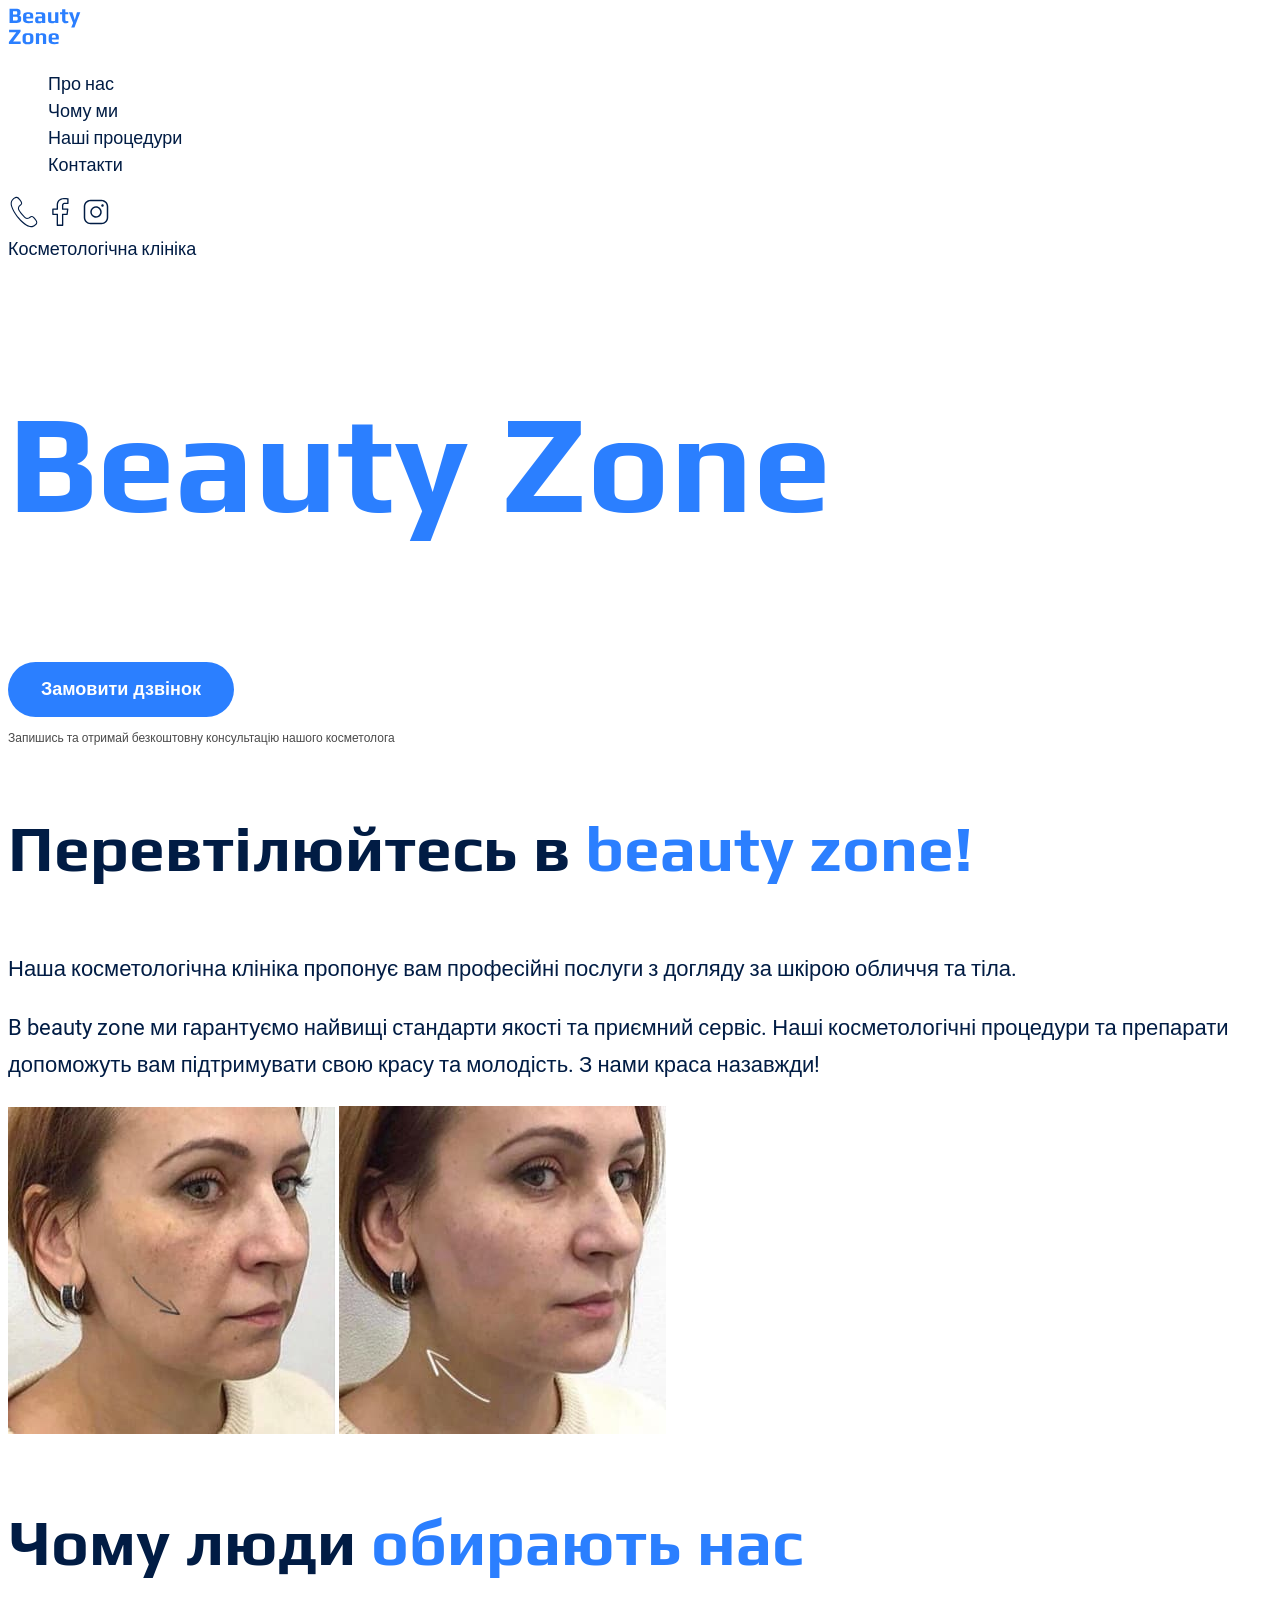
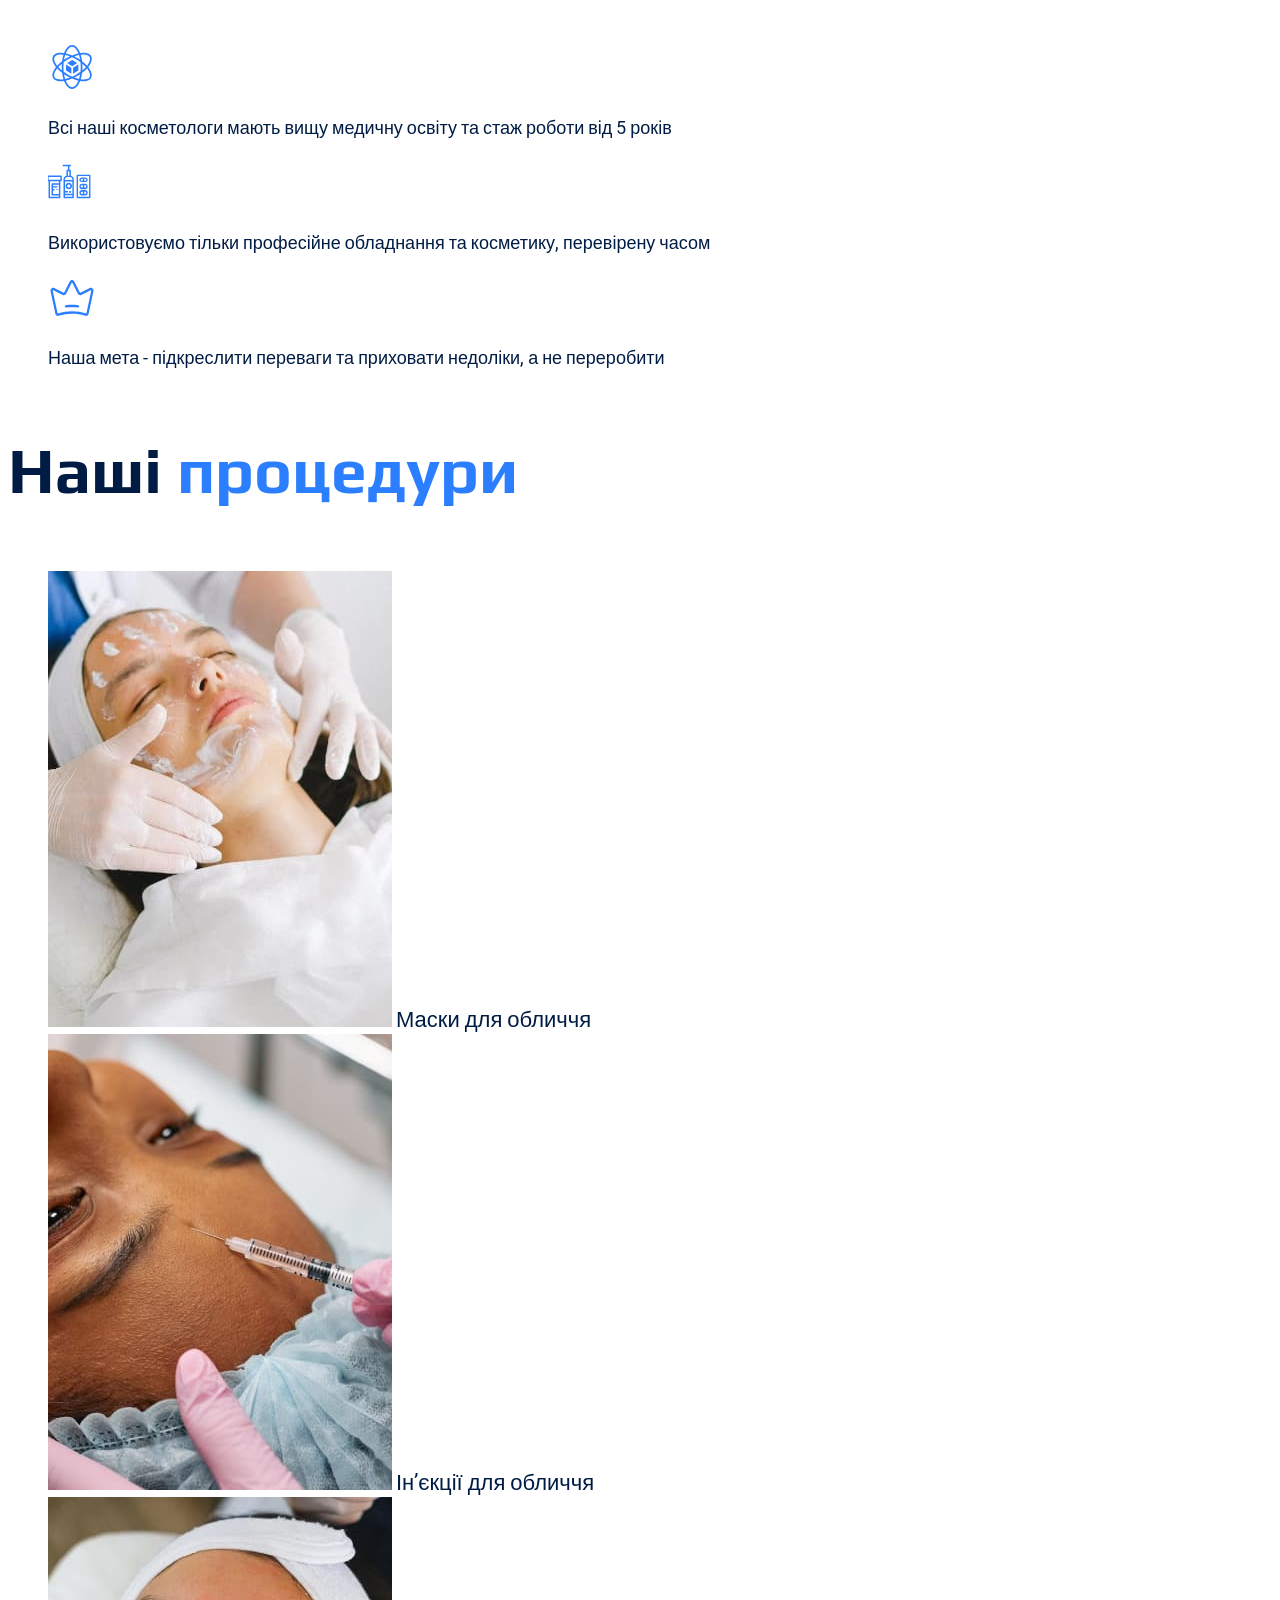
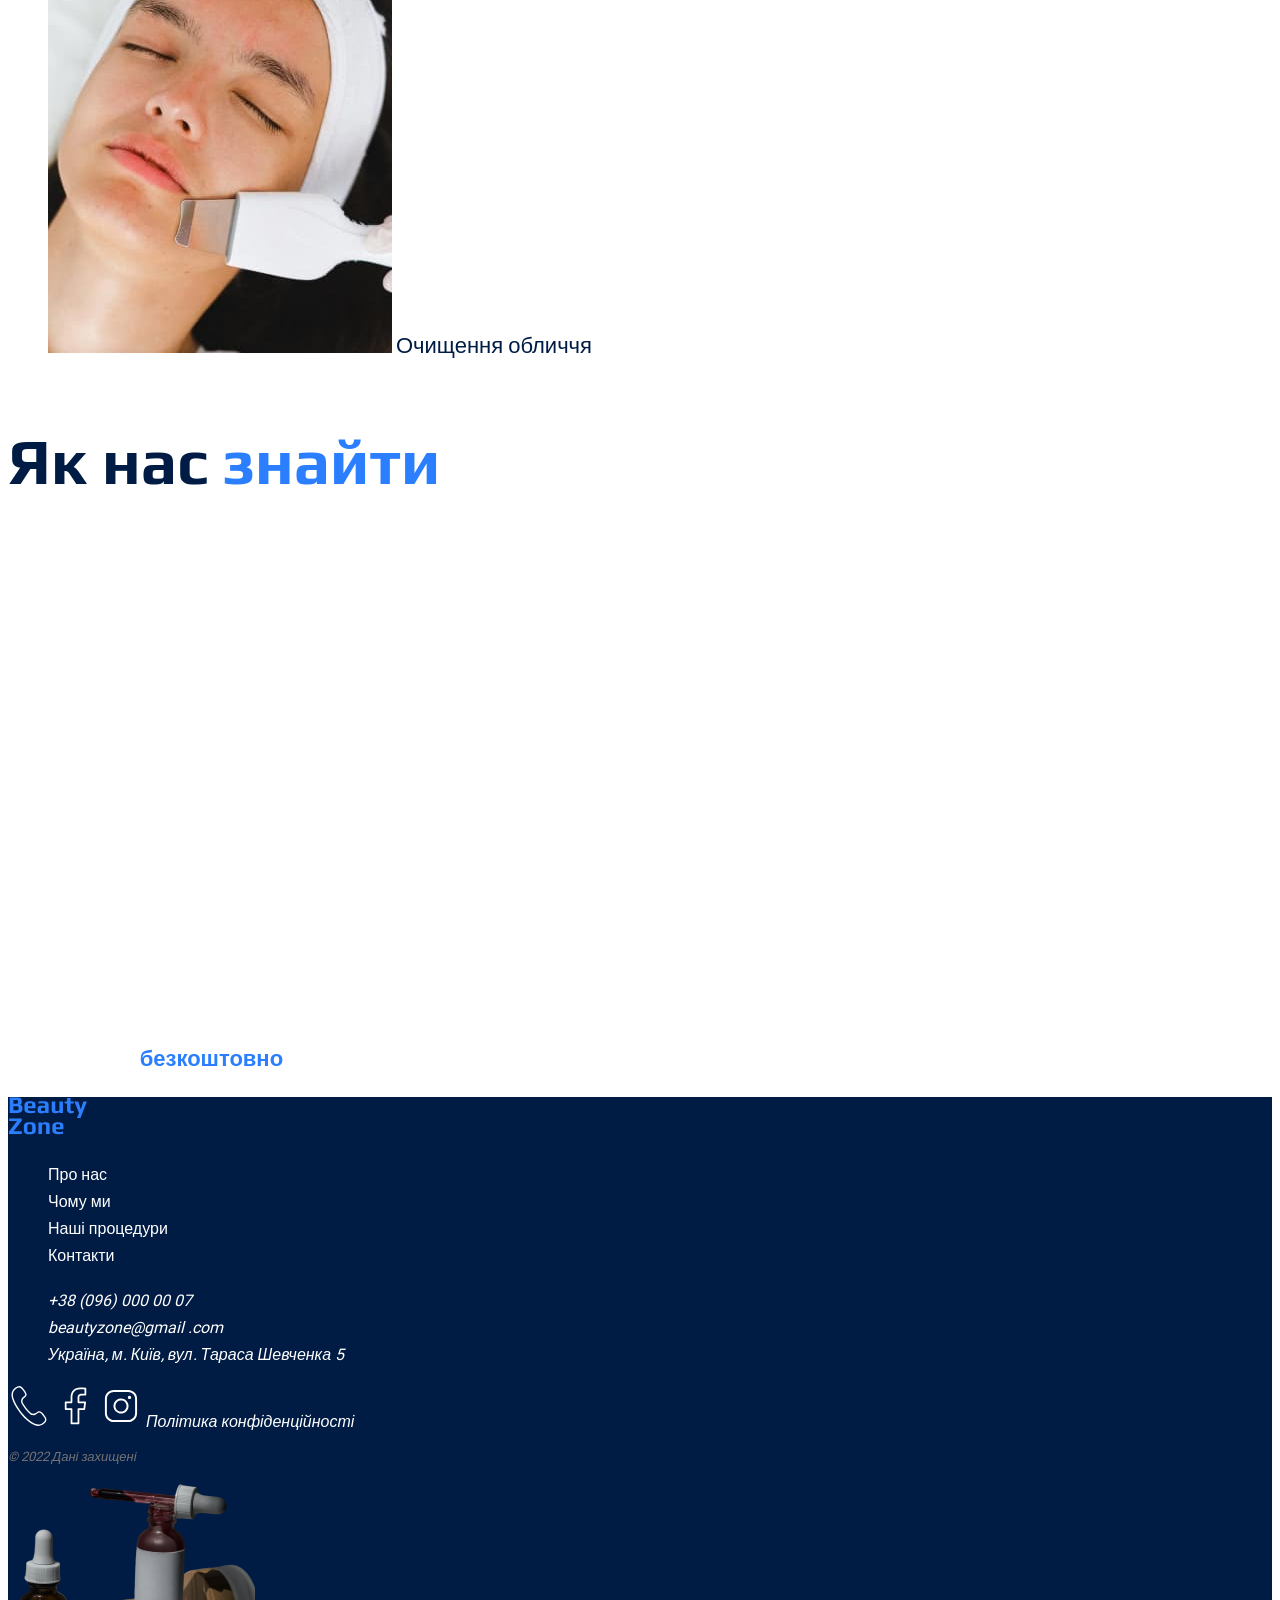
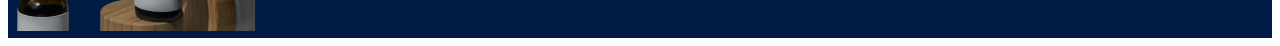
==== genius-homework-2/index.html @ fa57de1f "Reinit project - Reorganizeted structure project" ====
<!doctype html>
<html lang='uk'>
<head>
    <meta charset='UTF-8'>
    <meta
        name='viewport'
        content='width=device-width, user-scalable=no, initial-scale=1.0, maximum-scale=1.0, minimum-scale=1.0'>
    <meta http-equiv='X-UA-Compatible' content='ie=edge'>
    <title>Beauty Zone</title>
    <link rel='stylesheet' href='./css/styles.css'>
</head>
<body>
<header class='header'>
    <nav>
        <a href='index.html'>
            <img src='./images/logo.svg' alt='Logo Beauty Zone'>
        </a>
        <ul class='header-links'>
            <li>
                <a class='header-link' href='#about-us'>Про нас</a>
            </li>
            <li>
                <a class='header-link' href='#why-us'>Чому ми</a>
            </li>
            <li>
                <a class='header-link' href='#procedures'>Наші процедури</a>
            </li>
            <li>
                <a class='header-link' href='#contacts'>Контакти</a>
            </li>
        </ul>
    </nav>
    <div class='social-links'>
        <a href='tel:380960000007'>
            <img src='./images/tel.svg' alt='Call Us'>
        </a>
        <a href='#'>
            <img src='./images/fb.svg' alt='Facebook'>
        </a>
        <a href='#'>
            <img src='./images/inst.svg' alt='Instagram'>
        </a>
    </div>
</header>

<main class='main'>
    <!-- Main Banner -->
    <section class='main-banner'>
        <span class='banner-subtitle'>Косметологічна клініка</span>
        <h1 class='banner-title decoration' lang='en'>beauty zone</h1>
        <button class='banner-btn button' type='button'>
            Замовити дзвінок
        </button>
        <p class='banner-free-call-description'>Запишись та отримай безкоштовну консультацію нашого косметолога</p>
    </section>

    <!-- Services -->
    <section class='services' id='about-us'>
        <h2 class='services-title'>Перевтілюйтесь в <span class='decoration' lang='en'>beauty zone!</span></h2>
        <div class='services-description'>
            <p class='service-description-text'>
                Наша косметологічна клініка пропонує вам професійні послуги
                з догляду за шкірою обличчя та тіла.
            </p>
            <p class='service-description-text'>
                B <span lang='en'>beauty zone</span> ми гарантуємо найвищі стандарти якості
                та приємний сервіс. Наші косметологічні процедури та препарати допоможуть вам підтримувати свою красу та
                молодість.
                З нами краса назавжди!
            </p>
        </div>
        <div class='service-images'>
            <img src='./images/after-procedure.jpg' alt='After procedure'>
            <img src='./images/before-procedure.jpg' alt='Before procedure'>
        </div>
    </section>

    <!-- Why Choose Us -->
    <section class='why-choose-us' id='why-us'>
        <h2 class='why-choose-us-title'>Чому люди <span class='decoration'>обирають нас</span></h2>
        <ul class='why-choose-us-lists'>
            <li>
                <article>
                    <img src='./images/science.svg' alt='Science Image'>
                    <p class='why-choose-us-text'>
                        Всі наші косметологи мають вищу медичну освіту
                        та стаж роботи від 5 років
                    </p>
                </article>
            </li>
            <li>
                <article>
                    <img src='./images/services.svg' alt='Service Image'>
                    <p class='why-choose-us-text'>
                        Використовуємо тільки професійне обладнання та косметику, перевірену часом
                    </p>
                </article>
            </li>
            <li>
                <article>
                    <img src='./images/goal.svg' alt='Goal Image'>
                    <p class='why-choose-us-text'>
                        Наша мета - підкреслити переваги та приховати недоліки, а не переробити
                    </p>
                </article>
            </li>
        </ul>
    </section>

    <!-- Our procedures -->
    <section class='our-procedures' id='procedures'>
        <h2 class='our-procedure-title'>Наші <span class='decoration'>процедури</span></h2>
        <ul class='procedure-lists'>
            <li>
                <article>
                    <img class='procedure-list-img' src='./images/procedure-01.jpg' alt='Procedure One'>
                    <span class='procedure-list-name'>Маски для обличчя</span>
                </article>
            </li>
            <li>
                <article>
                    <img class='procedure-list-img' src='./images/procedure-02.jpg' alt='Procedure Two'>
                    <span class='procedure-list-name'>Інʼєкції для обличчя</span>
                </article>
            </li>
            <li>
                <article>
                    <img class='procedure-list-img' src='./images/procedure-03.jpg' alt='Procedure Three'>
                    <span class='procedure-list-name'>Очищення обличчя</span>
                </article>
            </li>
        </ul>
    </section>

    <!-- Find Us -->
    <section class='find-us' id='contacts'>
        <h2 class='find-us-title'>Як нас <span class='decoration'>знайти</span></h2>
        <div class='find-us-map'>
            <iframe
                src='https://www.google.com/maps/embed?pb=!1m18!1m12!1m3!1d2540.932573471337!2d30.51560037747631!3d50.44235657159076!2m3!1f0!2f0!3f0!3m2!1i1024!2i768!4f13.1!3m3!1m2!1s0x40d4cef8b5f6338d%3A0x25c7f06ad686451c!2z0LHRg9C70YzQstCw0YAg0KLQsNGA0LDRgdCwINCo0LXQstGH0LXQvdC60LAsIDUsINCa0LjRl9CyLCAwMjAwMA!5e0!3m2!1suk!2sua!4v1700423208174!5m2!1suk!2sua'
                width='600' height='450' style='border:0;' allowfullscreen='' loading='lazy'
                referrerpolicy='no-referrer-when-downgrade'>
            </iframe>
        </div>
        <div class='find-us-forms'>
            <h3 class='find-us-forms-title'>
                Запишіться <span class='decoration'>безкоштовно</span> та отримайте подарунок
            </h3>
        </div>
    </section>
</main>
<footer class='footer'>
    <nav>
        <a href='./index.html'>
            <img src='./images/logo-footer.svg' alt='Logo Footer'>
        </a>
        <ul class='footer-links'>
            <li>
                <a class='footer-link footer-link-decorate' href='#about-us'>Про нас</a>
            </li>
            <li>
                <a class='footer-link footer-link-decorate' href='#why-us'>Чому ми</a>
            </li>
            <li>
                <a class='footer-link footer-link-decorate' href='#procedures'>Наші процедури</a>
            </li>
            <li>
                <a class='footer-link footer-link-decorate' href='#contacts'>Контакти</a>
            </li>
        </ul>
    </nav>
    <address>
        <ul>
            <li>
                <a class='footer-address-link footer-link-decorate' href='tel:380960000007'>+38 (096) 000 00 07</a>
            </li>
            <li>
                <a class='footer-address-link footer-link-decorate' href='mailto:beautyzone@gmail.com'>beautyzone@gmail
                    .com</a>
            </li>
            <li>
                <a class='footer-address-link footer-link-decorate' href='https://maps.app.goo.gl/8k8LiRJa2Az8qU1z7'>
                    Україна, м. Київ, вул. Тараса Шевченка 5
                </a>
            </li>
        </ul>
        <a href='tel:380960000007'>
            <img src='./images/tel-light.svg' alt='Call Us'>
        </a>
        <a href='#'>
            <img src='./images/fb-light.svg' alt='Facebook'>
        </a>
        <a href='#'>
            <img src='./images/inst-light.svg' alt='Instagram'>
        </a>
        <a class='footer-address-link' href='#' target='_blank'>Політика конфіденційності</a>
        <p class='footer-address-copyright'>&copy; 2022 Дані захищені</p>
    </address>
    <img src='./images/footer-img.png' alt='Footer Images'>
</footer>
</body>
</html>
---- genius-homework-2/css/styles.css ----
/* Fonts */
@font-face {
	font-display: swap;
	font-family: "Play";
	font-style: normal;
	font-weight: 400;
	src: url("../fonts/Play-Regular.ttf") format("woff2");
}

@font-face {
	font-display: swap;
	font-family: "Play";
	font-style: normal;
	font-weight: 700;
	src: url("../fonts/Play-Bold.ttf") format("woff2");
}

@font-face {
	font-display: swap;
	font-family: "Roboto";
	font-style: normal;
	font-weight: 400;
	src: url("../fonts/roboto-v30-latin-regular.woff2") format("woff2");
}

@font-face {
	font-display: swap;
	font-family: "Roboto";
	font-style: normal;
	font-weight: 700;
	src: url("../fonts/roboto-v30-latin-700.woff2") format("woff2");
}

/* Variables */
:root {
	--color-primary-light: #FFFFFF;
	--color-primary-dark: #011C44;
	--color-primary-brands: #2B7FFF;
	--color-secondary-text: #4A4A4A;
	--color-secondary-subtext: #747272;
	--color-secondary-btns: #011C44;
}

/* General */
body {
	font-family: Roboto, sans-serif;
	font-size: 18px;
	line-height: 1.5;
	background-color: var(--color-primary-light);
	color: var(--color-primary-dark);
	font-style: normal;
	box-sizing: border-box;
}

a {
	text-decoration: none;
}

h1, h2 {
	font-family: "Play", sans-serif;
}

ul {
	list-style-type: none;
}

.decoration {
	color: var(--color-primary-brands);
}

/* End general */

/* Header section */
.header-link {
	color: var(--color-primary-dark);
}

.header-link:hover {
	color: var(--color-primary-brands);
	font-weight: 700;
}

/* Main banner section */
.banner-title {
	font-size: 140px;
	font-weight: 700;
	line-height: 1.2;
	text-transform: capitalize;
}

.banner-btn {
	color: var(--color-primary-light);
	font-weight: 600;
	font-size: 18px;
	background-color: var(--color-primary-brands);
	border: 1px solid transparent;
	padding: 16px 32px;
	border-radius: 32px;
}

.banner-btn:hover {
	color: var(--color-secondary-btns);
	background-color: var(--color-primary-light);
	border: 1px solid var(--color-primary-brands);
}

.banner-free-call-description {
	font-size: 12px;
	font-weight: 400;
	color: var(--color-secondary-text);
}

/* Service section */
.services-title {
	font-size: 64px;
	font-weight: 700;
}

.service-description-text {
	font-size: 22px;
	line-height: 1.7;
}

/* Why Choose Us section */
.why-choose-us-title {
	font-size: 64px;
	font-weight: 700;
}

.why-choose-us-text {
	line-height: 1.3;
}

/* Our procedure section */
.our-procedure-title {
	font-size: 64px;
	font-weight: 700;
}

.procedure-list-name {
	font-size: 22px;
	line-height: 1.1;
}

/* Find Us section */
.find-us-title {
	font-size: 64px;
	font-weight: 700;
}

.find-us-forms-title {
	font-size: 22px;
	font-weight: 600;
	color: var(--color-primary-light);
}

/* Footer */

.footer {
	background-color: var(--color-primary-dark);
}
.footer-link {
	color: var(--color-primary-light);
	font-size: 16px;
}

.footer-address-link {
	font-size: 16px;
	color: var(--color-primary-light);
}

.footer-link-decorate:hover {
	color: var(--color-primary-brands);
	font-weight: 700;
}

.footer-address-copyright {
	font-size: 13px;
	color: var(--color-secondary-subtext);
}
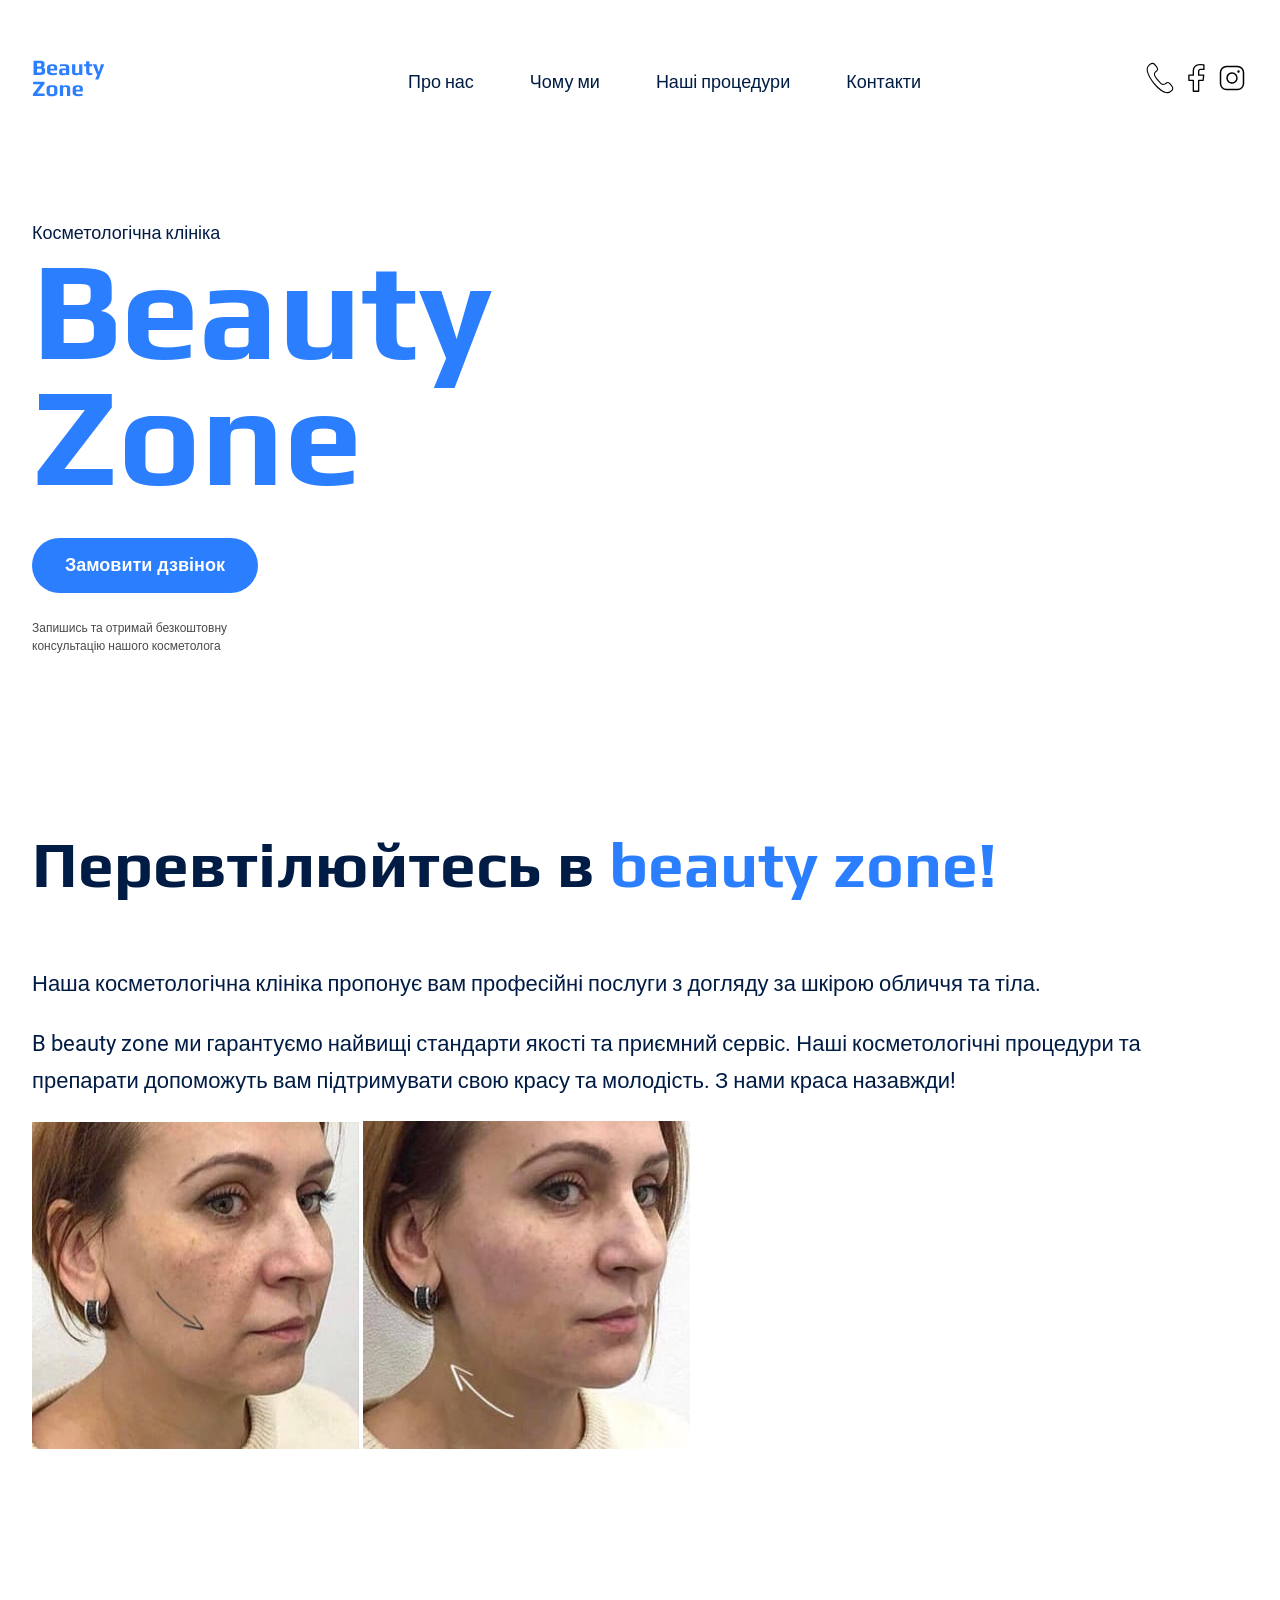
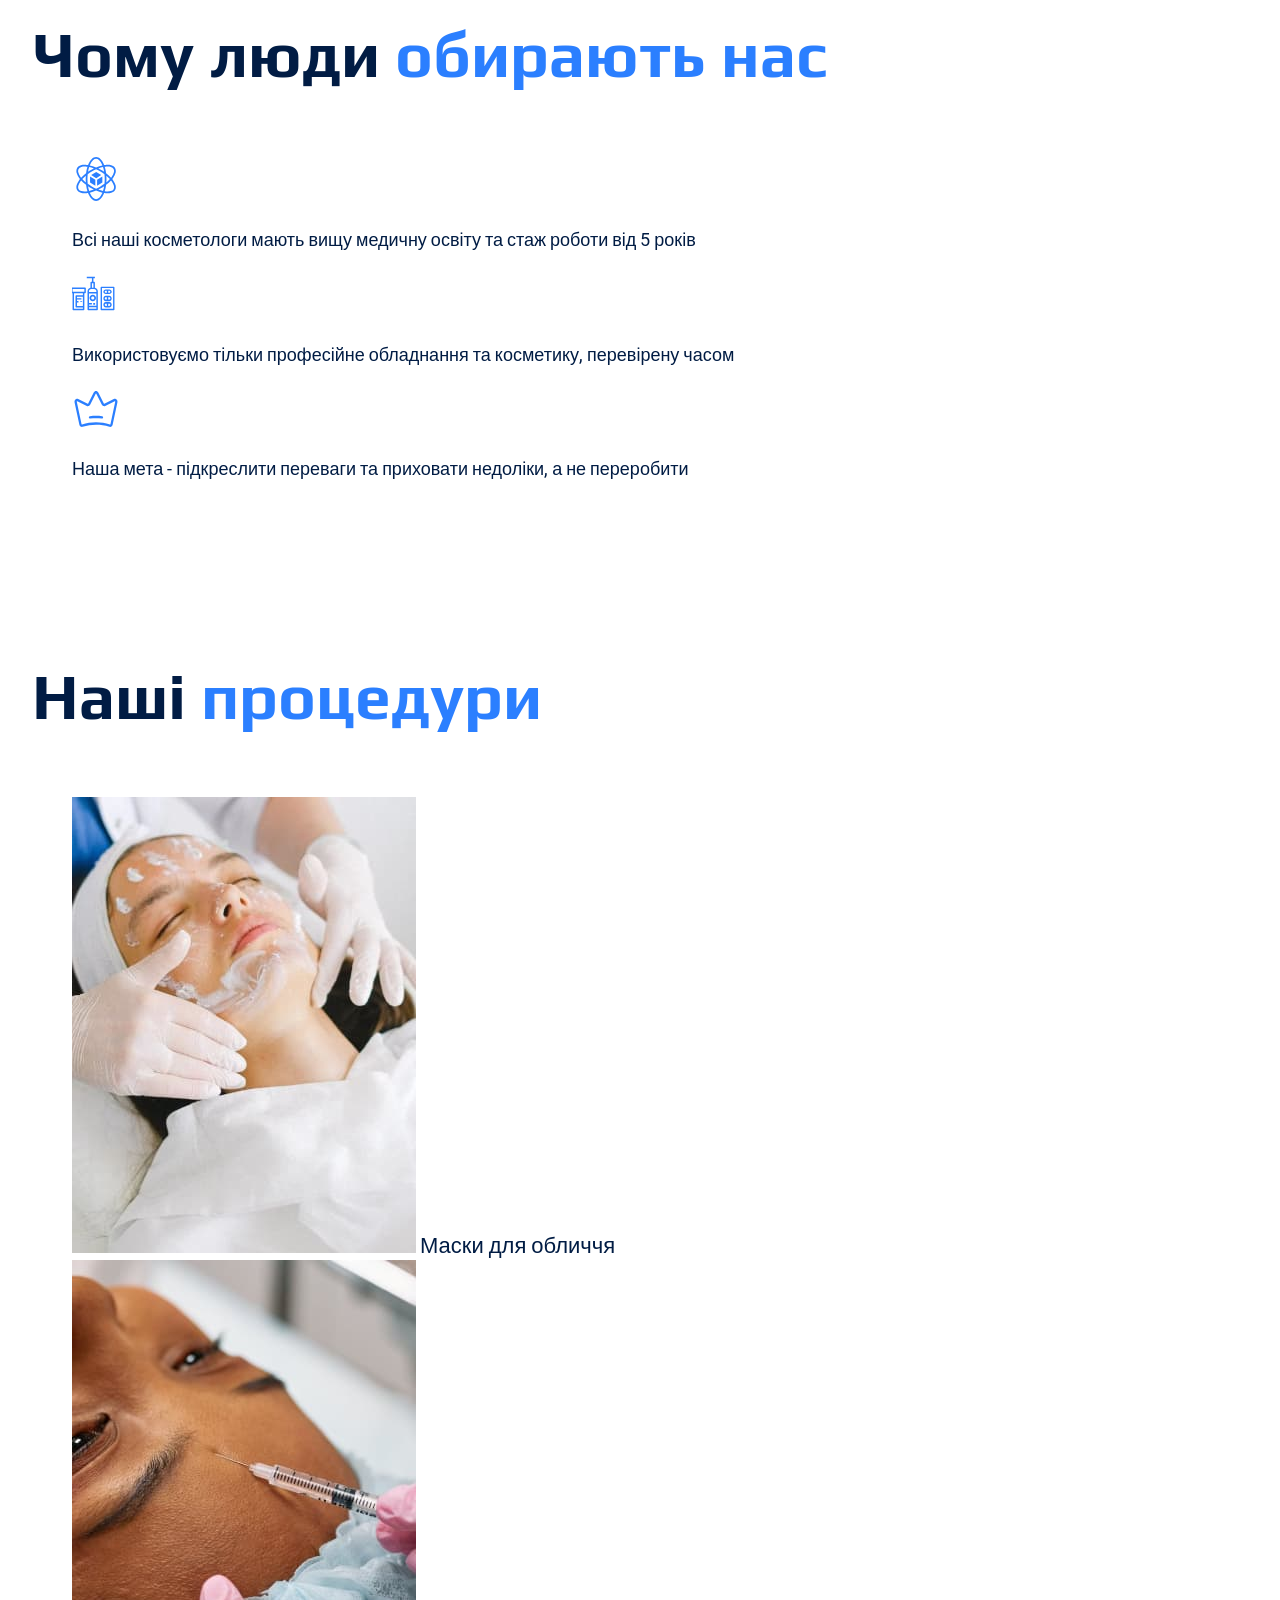
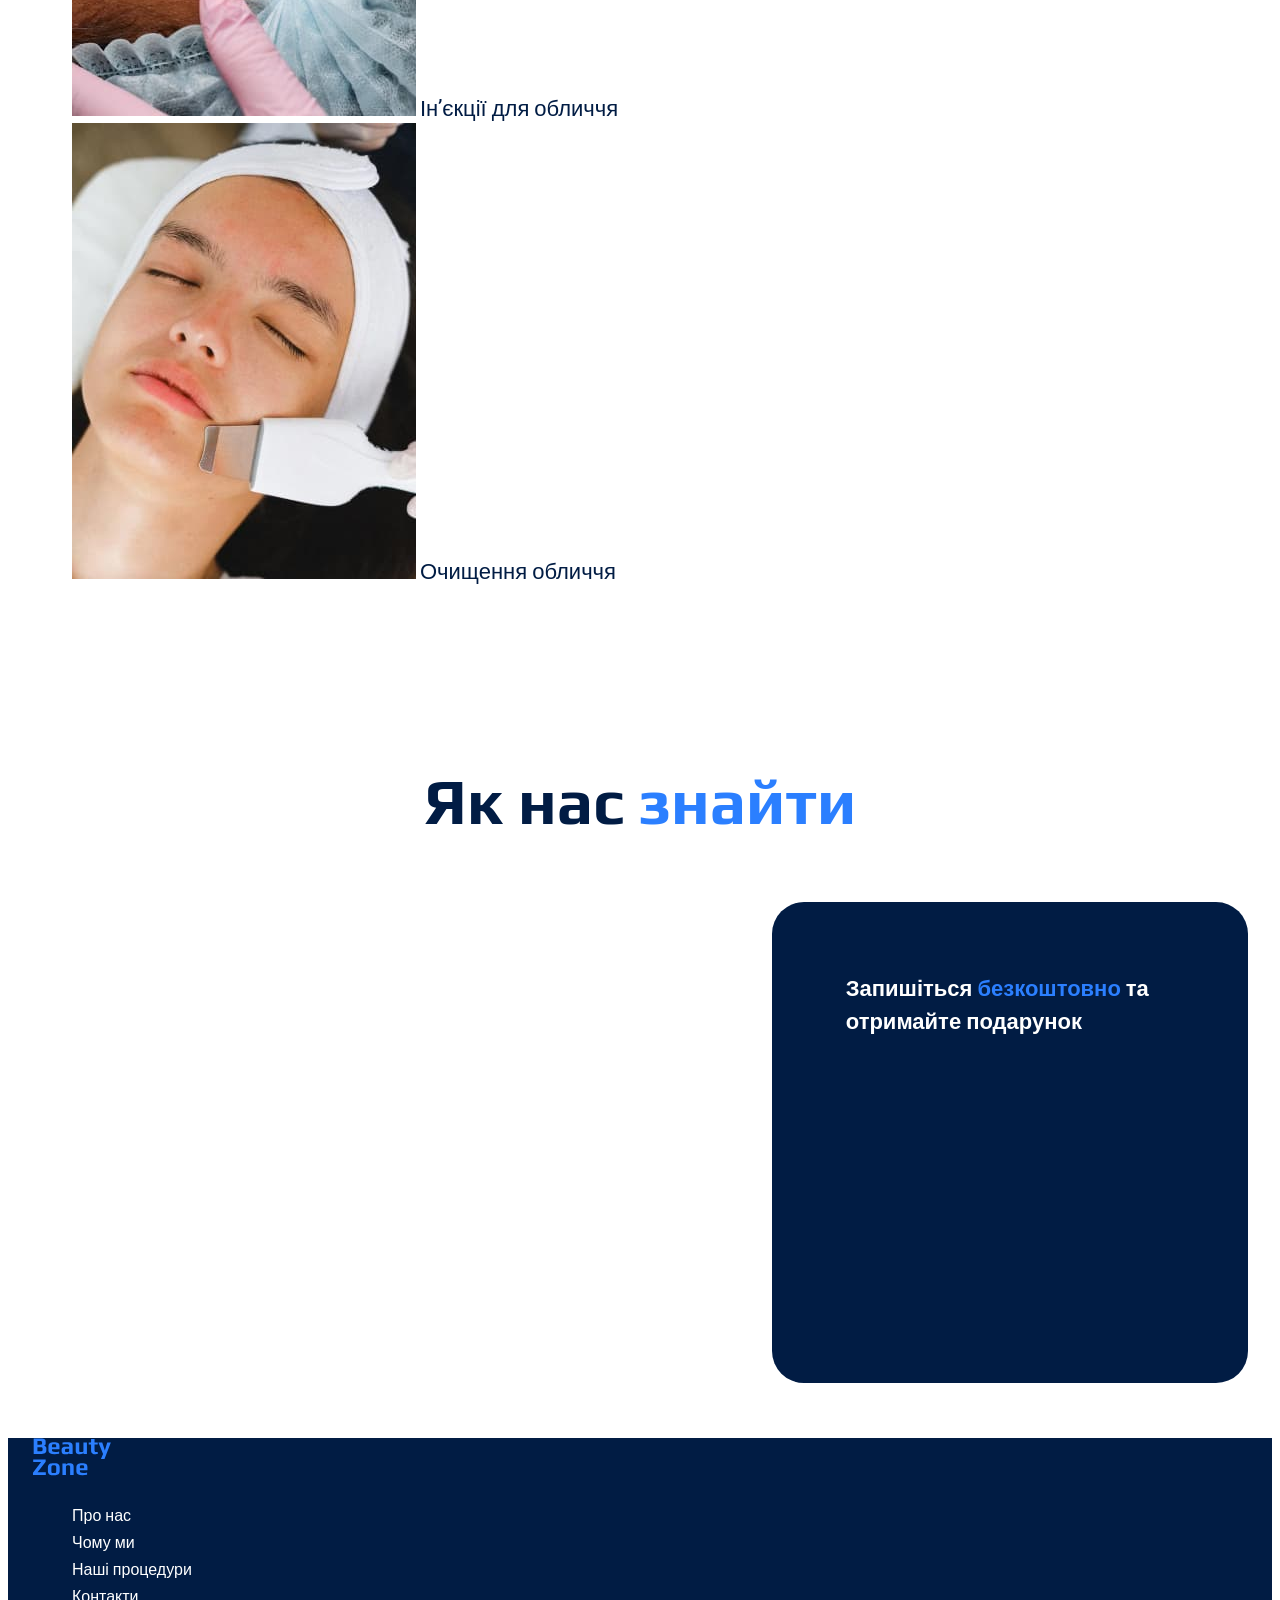
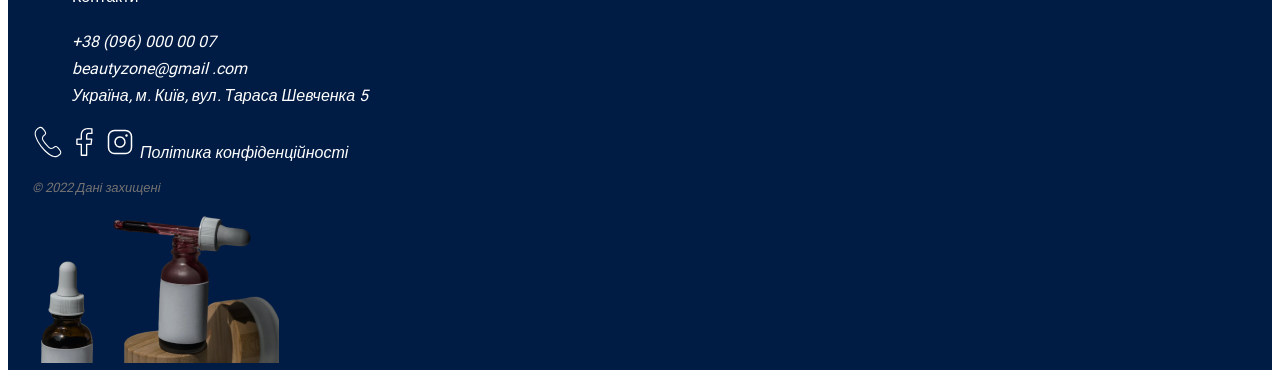
==== commit 8ed3ae31: "Updated template && Added style with flex && Added svg-sprite and removed old svg img" ====
--- a/genius-homework-2/index.html
+++ b/genius-homework-2/index.html
@@ -1,202 +1,237 @@
 <!doctype html>
-<html lang='uk'>
+<html lang="uk">
 <head>
-    <meta charset='UTF-8'>
+    <meta charset="UTF-8">
     <meta
-        name='viewport'
-        content='width=device-width, user-scalable=no, initial-scale=1.0, maximum-scale=1.0, minimum-scale=1.0'>
-    <meta http-equiv='X-UA-Compatible' content='ie=edge'>
+        name="viewport"
+        content="width=device-width, user-scalable=no, initial-scale=1.0, maximum-scale=1.0, minimum-scale=1.0">
+    <meta http-equiv="X-UA-Compatible" content="ie=edge">
     <title>Beauty Zone</title>
-    <link rel='stylesheet' href='./css/styles.css'>
+    <link rel="stylesheet" href="./css/styles.css">
 </head>
 <body>
-<header class='header'>
-    <nav>
-        <a href='index.html'>
-            <img src='./images/logo.svg' alt='Logo Beauty Zone'>
-        </a>
-        <ul class='header-links'>
-            <li>
-                <a class='header-link' href='#about-us'>Про нас</a>
-            </li>
-            <li>
-                <a class='header-link' href='#why-us'>Чому ми</a>
-            </li>
-            <li>
-                <a class='header-link' href='#procedures'>Наші процедури</a>
-            </li>
-            <li>
-                <a class='header-link' href='#contacts'>Контакти</a>
-            </li>
-        </ul>
-    </nav>
-    <div class='social-links'>
-        <a href='tel:380960000007'>
-            <img src='./images/tel.svg' alt='Call Us'>
-        </a>
-        <a href='#'>
-            <img src='./images/fb.svg' alt='Facebook'>
-        </a>
-        <a href='#'>
-            <img src='./images/inst.svg' alt='Instagram'>
-        </a>
+<header class="header">
+    <div class="container">
+        <div class="header-container">
+            <nav class="header-nav">
+                <a href="index.html">
+                    <img src="./images/logo.svg" alt="Logo Beauty Zone">
+                </a>
+                <ul class="header-menu">
+                    <li>
+                        <a class="header-link" href="#about-us">Про нас</a>
+                    </li>
+                    <li>
+                        <a class="header-link" href="#why-us">Чому ми</a>
+                    </li>
+                    <li>
+                        <a class="header-link" href="#procedures">Наші процедури</a>
+                    </li>
+                    <li>
+                        <a class="header-link" href="#contacts">Контакти</a>
+                    </li>
+                </ul>
+            </nav>
+            <div class="social-links">
+                <a href="tel:380960000007">
+                    <svg class="social-link-icon" width="32" height="32">
+                        <use href="./images/icons.svg#icon-phone"></use>
+                    </svg>
+                </a>
+                <a href="#">
+                    <svg class="social-link-icon" width="32" height="32">
+                        <use href="./images/icons.svg#icon-facebook"></use>
+                    </svg>
+                </a>
+                <a href="#">
+                    <svg class="social-link-icon" width="32" height="32">
+                        <use href="./images/icons.svg#icon-instagram"></use>
+                    </svg>
+                </a>
+            </div>
+        </div>
     </div>
 </header>
 
-<main class='main'>
+<main class="main">
     <!-- Main Banner -->
-    <section class='main-banner'>
-        <span class='banner-subtitle'>Косметологічна клініка</span>
-        <h1 class='banner-title decoration' lang='en'>beauty zone</h1>
-        <button class='banner-btn button' type='button'>
-            Замовити дзвінок
-        </button>
-        <p class='banner-free-call-description'>Запишись та отримай безкоштовну консультацію нашого косметолога</p>
+    <section class="section main-banner">
+        <div class="banner-section container">
+            <div class="banner-container">
+                <span class="banner-subtitle">Косметологічна клініка</span>
+                <h1 class="banner-title decoration" lang="en">beauty zone</h1>
+                <button class="banner-btn button" type="button">
+                    Замовити дзвінок
+                </button>
+                <p class="banner-free-call-description">Запишись та отримай безкоштовну консультацію нашого
+                    косметолога</p>
+            </div>
+        </div>
     </section>
 
     <!-- Services -->
-    <section class='services' id='about-us'>
-        <h2 class='services-title'>Перевтілюйтесь в <span class='decoration' lang='en'>beauty zone!</span></h2>
-        <div class='services-description'>
-            <p class='service-description-text'>
-                Наша косметологічна клініка пропонує вам професійні послуги
-                з догляду за шкірою обличчя та тіла.
-            </p>
-            <p class='service-description-text'>
-                B <span lang='en'>beauty zone</span> ми гарантуємо найвищі стандарти якості
-                та приємний сервіс. Наші косметологічні процедури та препарати допоможуть вам підтримувати свою красу та
-                молодість.
-                З нами краса назавжди!
-            </p>
-        </div>
-        <div class='service-images'>
-            <img src='./images/after-procedure.jpg' alt='After procedure'>
-            <img src='./images/before-procedure.jpg' alt='Before procedure'>
+    <section class="section services" id="about-us">
+        <div class="container">
+            <h2 class="services-title">Перевтілюйтесь в <span class="decoration" lang="en">beauty zone!</span></h2>
+            <div class="services-description">
+                <p class="service-description-text">
+                    Наша косметологічна клініка пропонує вам професійні послуги
+                    з догляду за шкірою обличчя та тіла.
+                </p>
+                <p class="service-description-text">
+                    B <span lang="en">beauty zone</span> ми гарантуємо найвищі стандарти якості
+                    та приємний сервіс. Наші косметологічні процедури та препарати допоможуть вам підтримувати свою
+                    красу та
+                    молодість.
+                    З нами краса назавжди!
+                </p>
+            </div>
+            <div class="service-images">
+                <img src="./images/after-procedure.jpg" alt="After procedure">
+                <img src="./images/before-procedure.jpg" alt="Before procedure">
+            </div>
         </div>
     </section>
 
     <!-- Why Choose Us -->
-    <section class='why-choose-us' id='why-us'>
-        <h2 class='why-choose-us-title'>Чому люди <span class='decoration'>обирають нас</span></h2>
-        <ul class='why-choose-us-lists'>
-            <li>
-                <article>
-                    <img src='./images/science.svg' alt='Science Image'>
-                    <p class='why-choose-us-text'>
-                        Всі наші косметологи мають вищу медичну освіту
-                        та стаж роботи від 5 років
-                    </p>
-                </article>
-            </li>
-            <li>
-                <article>
-                    <img src='./images/services.svg' alt='Service Image'>
-                    <p class='why-choose-us-text'>
-                        Використовуємо тільки професійне обладнання та косметику, перевірену часом
-                    </p>
-                </article>
-            </li>
-            <li>
-                <article>
-                    <img src='./images/goal.svg' alt='Goal Image'>
-                    <p class='why-choose-us-text'>
-                        Наша мета - підкреслити переваги та приховати недоліки, а не переробити
-                    </p>
-                </article>
-            </li>
-        </ul>
+    <section class="section why-choose-us" id="why-us">
+        <div class="container">
+            <h2 class="why-choose-us-title">Чому люди <span class="decoration">обирають нас</span></h2>
+            <ul class="why-choose-us-lists">
+                <li>
+                    <article>
+                        <img src="./images/science.svg" alt="Science Image">
+                        <p class="why-choose-us-text">
+                            Всі наші косметологи мають вищу медичну освіту
+                            та стаж роботи від 5 років
+                        </p>
+                    </article>
+                </li>
+                <li>
+                    <article>
+                        <img src="./images/services.svg" alt="Service Image">
+                        <p class="why-choose-us-text">
+                            Використовуємо тільки професійне обладнання та косметику, перевірену часом
+                        </p>
+                    </article>
+                </li>
+                <li>
+                    <article>
+                        <img src="./images/goal.svg" alt="Goal Image">
+                        <p class="why-choose-us-text">
+                            Наша мета - підкреслити переваги та приховати недоліки, а не переробити
+                        </p>
+                    </article>
+                </li>
+            </ul>
+        </div>
     </section>
 
     <!-- Our procedures -->
-    <section class='our-procedures' id='procedures'>
-        <h2 class='our-procedure-title'>Наші <span class='decoration'>процедури</span></h2>
-        <ul class='procedure-lists'>
-            <li>
-                <article>
-                    <img class='procedure-list-img' src='./images/procedure-01.jpg' alt='Procedure One'>
-                    <span class='procedure-list-name'>Маски для обличчя</span>
-                </article>
-            </li>
-            <li>
-                <article>
-                    <img class='procedure-list-img' src='./images/procedure-02.jpg' alt='Procedure Two'>
-                    <span class='procedure-list-name'>Інʼєкції для обличчя</span>
-                </article>
-            </li>
-            <li>
-                <article>
-                    <img class='procedure-list-img' src='./images/procedure-03.jpg' alt='Procedure Three'>
-                    <span class='procedure-list-name'>Очищення обличчя</span>
-                </article>
-            </li>
-        </ul>
+    <section class="section our-procedures" id="procedures">
+        <div class="container">
+            <h2 class="our-procedure-title">Наші <span class="decoration">процедури</span></h2>
+            <ul class="procedure-lists">
+                <li>
+                    <article>
+                        <img class="procedure-list-img" src="./images/procedure-01.jpg" alt="Procedure One">
+                        <span class="procedure-list-name">Маски для обличчя</span>
+                    </article>
+                </li>
+                <li>
+                    <article>
+                        <img class="procedure-list-img" src="./images/procedure-02.jpg" alt="Procedure Two">
+                        <span class="procedure-list-name">Інʼєкції для обличчя</span>
+                    </article>
+                </li>
+                <li>
+                    <article>
+                        <img class="procedure-list-img" src="./images/procedure-03.jpg" alt="Procedure Three">
+                        <span class="procedure-list-name">Очищення обличчя</span>
+                    </article>
+                </li>
+            </ul>
+        </div>
     </section>
 
     <!-- Find Us -->
-    <section class='find-us' id='contacts'>
-        <h2 class='find-us-title'>Як нас <span class='decoration'>знайти</span></h2>
-        <div class='find-us-map'>
-            <iframe
-                src='https://www.google.com/maps/embed?pb=!1m18!1m12!1m3!1d2540.932573471337!2d30.51560037747631!3d50.44235657159076!2m3!1f0!2f0!3f0!3m2!1i1024!2i768!4f13.1!3m3!1m2!1s0x40d4cef8b5f6338d%3A0x25c7f06ad686451c!2z0LHRg9C70YzQstCw0YAg0KLQsNGA0LDRgdCwINCo0LXQstGH0LXQvdC60LAsIDUsINCa0LjRl9CyLCAwMjAwMA!5e0!3m2!1suk!2sua!4v1700423208174!5m2!1suk!2sua'
-                width='600' height='450' style='border:0;' allowfullscreen='' loading='lazy'
-                referrerpolicy='no-referrer-when-downgrade'>
-            </iframe>
-        </div>
-        <div class='find-us-forms'>
-            <h3 class='find-us-forms-title'>
-                Запишіться <span class='decoration'>безкоштовно</span> та отримайте подарунок
-            </h3>
+    <section class="section find-us" id="contacts">
+        <div class="container">
+            <h2 class="find-us-title">Як нас <span class="decoration">знайти</span></h2>
+            <div class="find-us-container">
+                <div class="find-us-map">
+                    <iframe
+                        src="https://www.google.com/maps/embed?pb=!1m18!1m12!1m3!1d2540.932573471337!2d30.51560037747631!3d50.44235657159076!2m3!1f0!2f0!3f0!3m2!1i1024!2i768!4f13.1!3m3!1m2!1s0x40d4cef8b5f6338d%3A0x25c7f06ad686451c!2z0LHRg9C70YzQstCw0YAg0KLQsNGA0LDRgdCwINCo0LXQstGH0LXQvdC60LAsIDUsINCa0LjRl9CyLCAwMjAwMA!5e0!3m2!1suk!2sua!4v1700423208174!5m2!1suk!2sua"
+                        width="605" height="481" style="border: 0; border-radius: 32px; width: 100%;" allowfullscreen="" loading="lazy"
+                        referrerpolicy="no-referrer-when-downgrade">
+                    </iframe>
+                </div>
+                <div class="find-us-forms">
+                    <h3 class="find-us-forms-title">
+                        Запишіться <span class="decoration">безкоштовно</span> та отримайте подарунок
+                    </h3>
+                </div>
+            </div>
         </div>
     </section>
 </main>
-<footer class='footer'>
-    <nav>
-        <a href='./index.html'>
-            <img src='./images/logo-footer.svg' alt='Logo Footer'>
-        </a>
-        <ul class='footer-links'>
-            <li>
-                <a class='footer-link footer-link-decorate' href='#about-us'>Про нас</a>
-            </li>
-            <li>
-                <a class='footer-link footer-link-decorate' href='#why-us'>Чому ми</a>
-            </li>
-            <li>
-                <a class='footer-link footer-link-decorate' href='#procedures'>Наші процедури</a>
-            </li>
-            <li>
-                <a class='footer-link footer-link-decorate' href='#contacts'>Контакти</a>
-            </li>
-        </ul>
-    </nav>
-    <address>
-        <ul>
-            <li>
-                <a class='footer-address-link footer-link-decorate' href='tel:380960000007'>+38 (096) 000 00 07</a>
-            </li>
-            <li>
-                <a class='footer-address-link footer-link-decorate' href='mailto:beautyzone@gmail.com'>beautyzone@gmail
-                    .com</a>
-            </li>
-            <li>
-                <a class='footer-address-link footer-link-decorate' href='https://maps.app.goo.gl/8k8LiRJa2Az8qU1z7'>
-                    Україна, м. Київ, вул. Тараса Шевченка 5
-                </a>
-            </li>
-        </ul>
-        <a href='tel:380960000007'>
-            <img src='./images/tel-light.svg' alt='Call Us'>
-        </a>
-        <a href='#'>
-            <img src='./images/fb-light.svg' alt='Facebook'>
-        </a>
-        <a href='#'>
-            <img src='./images/inst-light.svg' alt='Instagram'>
-        </a>
-        <a class='footer-address-link' href='#' target='_blank'>Політика конфіденційності</a>
-        <p class='footer-address-copyright'>&copy; 2022 Дані захищені</p>
-    </address>
-    <img src='./images/footer-img.png' alt='Footer Images'>
+<footer class="footer">
+    <div class="container">
+        <nav>
+            <a href="./index.html">
+                <img src="./images/logo-footer.svg" alt="Logo Footer">
+            </a>
+            <ul class="footer-links">
+                <li>
+                    <a class="footer-link footer-link-decorate" href="#about-us">Про нас</a>
+                </li>
+                <li>
+                    <a class="footer-link footer-link-decorate" href="#why-us">Чому ми</a>
+                </li>
+                <li>
+                    <a class="footer-link footer-link-decorate" href="#procedures">Наші процедури</a>
+                </li>
+                <li>
+                    <a class="footer-link footer-link-decorate" href="#contacts">Контакти</a>
+                </li>
+            </ul>
+        </nav>
+        <address>
+            <ul>
+                <li>
+                    <a class="footer-address-link footer-link-decorate" href="tel:380960000007">+38 (096) 000 00 07</a>
+                </li>
+                <li>
+                    <a class="footer-address-link footer-link-decorate" href="mailto:beautyzone@gmail.com">beautyzone@gmail
+                        .com</a>
+                </li>
+                <li>
+                    <a class="footer-address-link footer-link-decorate"
+                       href="https://maps.app.goo.gl/8k8LiRJa2Az8qU1z7">
+                        Україна, м. Київ, вул. Тараса Шевченка 5
+                    </a>
+                </li>
+            </ul>
+            <a href="tel:380960000007">
+                <svg class="footer-social-icon" width="32" height="32">
+                    <use href="./images/icons.svg#icon-phone"></use>
+                </svg>
+            </a>
+            <a href="#">
+                <svg class="footer-social-icon" width="32" height="32">
+                    <use href="./images/icons.svg#icon-facebook"></use>
+                </svg>
+            </a>
+            <a href="#">
+                <svg class="footer-social-icon" width="32" height="32">
+                    <use href="./images/icons.svg#icon-instagram"></use>
+                </svg>
+            </a>
+            <a class="footer-address-link" href="#" target="_blank">Політика конфіденційності</a>
+            <p class="footer-address-copyright">&copy; 2022 Дані захищені</p>
+        </address>
+        <img src="./images/footer-img.png" alt="Footer Images">
+    </div>
 </footer>
 </body>
 </html>
--- a/genius-homework-2/css/styles.css
+++ b/genius-homework-2/css/styles.css
@@ -1,182 +1,269 @@
 /* Fonts */
 @font-face {
-	font-display: swap;
-	font-family: "Play";
-	font-style: normal;
-	font-weight: 400;
-	src: url("../fonts/Play-Regular.ttf") format("woff2");
-}
-
-@font-face {
-	font-display: swap;
-	font-family: "Play";
-	font-style: normal;
-	font-weight: 700;
-	src: url("../fonts/Play-Bold.ttf") format("woff2");
-}
-
-@font-face {
-	font-display: swap;
-	font-family: "Roboto";
-	font-style: normal;
-	font-weight: 400;
-	src: url("../fonts/roboto-v30-latin-regular.woff2") format("woff2");
-}
-
-@font-face {
-	font-display: swap;
-	font-family: "Roboto";
-	font-style: normal;
-	font-weight: 700;
-	src: url("../fonts/roboto-v30-latin-700.woff2") format("woff2");
+    font-display: swap;
+    font-family: "Play";
+    font-style: normal;
+    font-weight: 400;
+    src: url("../fonts/Play-Regular.ttf") format("woff2");
+}
+
+@font-face {
+    font-display: swap;
+    font-family: "Play";
+    font-style: normal;
+    font-weight: 700;
+    src: url("../fonts/Play-Bold.ttf") format("woff2");
+}
+
+@font-face {
+    font-display: swap;
+    font-family: "Roboto";
+    font-style: normal;
+    font-weight: 400;
+    src: url("../fonts/roboto-v30-latin-regular.woff2") format("woff2");
+}
+
+@font-face {
+    font-display: swap;
+    font-family: "Roboto";
+    font-style: normal;
+    font-weight: 700;
+    src: url("../fonts/roboto-v30-latin-700.woff2") format("woff2");
 }
 
 /* Variables */
 :root {
-	--color-primary-light: #FFFFFF;
-	--color-primary-dark: #011C44;
-	--color-primary-brands: #2B7FFF;
-	--color-secondary-text: #4A4A4A;
-	--color-secondary-subtext: #747272;
-	--color-secondary-btns: #011C44;
+    --color-primary-light: #FFFFFF;
+    --color-primary-dark: #011C44;
+    --color-primary-brands: #2B7FFF;
+    --color-secondary-text: #4A4A4A;
+    --color-secondary-subtext: #747272;
+    --color-secondary-btns: #011C44;
 }
 
 /* General */
+*,
+*::before,
+*::after {
+    box-sizing: border-box;
+}
+
 body {
-	font-family: Roboto, sans-serif;
-	font-size: 18px;
-	line-height: 1.5;
-	background-color: var(--color-primary-light);
-	color: var(--color-primary-dark);
-	font-style: normal;
-	box-sizing: border-box;
+    font-family: Roboto, sans-serif;
+    font-size: 18px;
+    line-height: 1.5;
+    background-color: var(--color-primary-light);
+    color: var(--color-primary-dark);
+    font-style: normal;
+    box-sizing: border-box;
 }
 
 a {
-	text-decoration: none;
+    text-decoration: none;
+    display: inline-block;
 }
 
 h1, h2 {
-	font-family: "Play", sans-serif;
+    font-family: "Play", sans-serif;
 }
 
 ul {
-	list-style-type: none;
+    list-style-type: none;
 }
 
 .decoration {
-	color: var(--color-primary-brands);
+    max-width: 529px;
+    color: var(--color-primary-brands);
+}
+
+.section {
+    padding: 48px 0;
 }
 
 /* End general */
 
+.container {
+    max-width: 1287px;
+    width: 100%;
+    margin: 0 auto;
+    padding: 0 24px;
+}
+
 /* Header section */
+.header {
+    padding: 42px 0;
+}
+
+.header-container {
+    display: flex;
+    justify-content: space-between;
+    align-items: center;
+
+}
+
+.header-nav {
+    display: flex;
+    align-items: center;
+    flex-grow: 1;
+    gap: 40px;
+}
+
+.header-menu {
+    display: flex;
+    justify-content: center;
+    align-items: center;
+    flex-grow: 1;
+    gap: 56px;
+}
+
+.social-link-icon:hover {
+    fill: var(--color-primary-brands);
+}
+
 .header-link {
-	color: var(--color-primary-dark);
+    color: var(--color-primary-dark);
 }
 
 .header-link:hover {
-	color: var(--color-primary-brands);
-	font-weight: 700;
+    color: var(--color-primary-brands);
 }
 
 /* Main banner section */
+.banner-section {
+    padding-top: 16px;
+}
+
+.banner-subtitle {
+    padding-bottom: 16px;
+}
+
+
 .banner-title {
-	font-size: 140px;
-	font-weight: 700;
-	line-height: 1.2;
-	text-transform: capitalize;
+    margin-top: 0;
+    font-size: 140px;
+    font-weight: 700;
+    line-height: .9;
+    margin-bottom: 40px;
+    text-transform: capitalize;
 }
 
 .banner-btn {
-	color: var(--color-primary-light);
-	font-weight: 600;
-	font-size: 18px;
-	background-color: var(--color-primary-brands);
-	border: 1px solid transparent;
-	padding: 16px 32px;
-	border-radius: 32px;
+    color: var(--color-primary-light);
+    font-weight: 600;
+    margin-bottom: 14px;
+    font-size: 18px;
+    background-color: var(--color-primary-brands);
+    border: 1px solid transparent;
+    padding: 16px 32px;
+    border-radius: 32px;
 }
 
 .banner-btn:hover {
-	color: var(--color-secondary-btns);
-	background-color: var(--color-primary-light);
-	border: 1px solid var(--color-primary-brands);
+    color: var(--color-secondary-btns);
+    background-color: var(--color-primary-light);
+    border: 1px solid var(--color-primary-brands);
 }
 
 .banner-free-call-description {
-	font-size: 12px;
-	font-weight: 400;
-	color: var(--color-secondary-text);
+    max-width: 238px;
+    width: 100%;
+    font-size: 12px;
+    font-weight: 400;
+    color: var(--color-secondary-text);
 }
 
 /* Service section */
 .services-title {
-	font-size: 64px;
-	font-weight: 700;
+    font-size: 64px;
+    font-weight: 700;
 }
 
 .service-description-text {
-	font-size: 22px;
-	line-height: 1.7;
+    font-size: 22px;
+    line-height: 1.7;
 }
 
 /* Why Choose Us section */
 .why-choose-us-title {
-	font-size: 64px;
-	font-weight: 700;
+    font-size: 64px;
+    font-weight: 700;
 }
 
 .why-choose-us-text {
-	line-height: 1.3;
+    line-height: 1.3;
 }
 
 /* Our procedure section */
 .our-procedure-title {
-	font-size: 64px;
-	font-weight: 700;
+    font-size: 64px;
+    font-weight: 700;
 }
 
 .procedure-list-name {
-	font-size: 22px;
-	line-height: 1.1;
+    font-size: 22px;
+    line-height: 1.1;
 }
 
 /* Find Us section */
 .find-us-title {
-	font-size: 64px;
-	font-weight: 700;
+    text-align: center;
+    font-size: 64px;
+    font-weight: 700;
+}
+
+.find-us-container {
+    display: flex;
+    gap: 32px;
+}
+
+.find-us-map {
+    width: 60%;
+}
+
+.find-us-forms {
+    max-height: 481px;
+    width: 40%;
+    border: none;
+    border-radius: 32px;
+    padding: 48px 74px;
+    background-color: var(--color-primary-dark);
 }
 
 .find-us-forms-title {
-	font-size: 22px;
-	font-weight: 600;
-	color: var(--color-primary-light);
+    width: 100%;
+    font-size: 22px;
+    font-weight: 600;
+    color: var(--color-primary-light);
 }
 
 /* Footer */
 
 .footer {
-	background-color: var(--color-primary-dark);
-}
+    background-color: var(--color-primary-dark);
+}
+
 .footer-link {
-	color: var(--color-primary-light);
-	font-size: 16px;
+    color: var(--color-primary-light);
+    font-size: 16px;
 }
 
 .footer-address-link {
-	font-size: 16px;
-	color: var(--color-primary-light);
+    font-size: 16px;
+    color: var(--color-primary-light);
 }
 
 .footer-link-decorate:hover {
-	color: var(--color-primary-brands);
-	font-weight: 700;
+    color: var(--color-primary-brands);
+    font-weight: 700;
 }
 
 .footer-address-copyright {
-	font-size: 13px;
-	color: var(--color-secondary-subtext);
-}
-
-
+    font-size: 13px;
+    color: var(--color-secondary-subtext);
+}
+
+.footer-social-icon {
+    fill: var(--color-primary-light);
+}
+
+
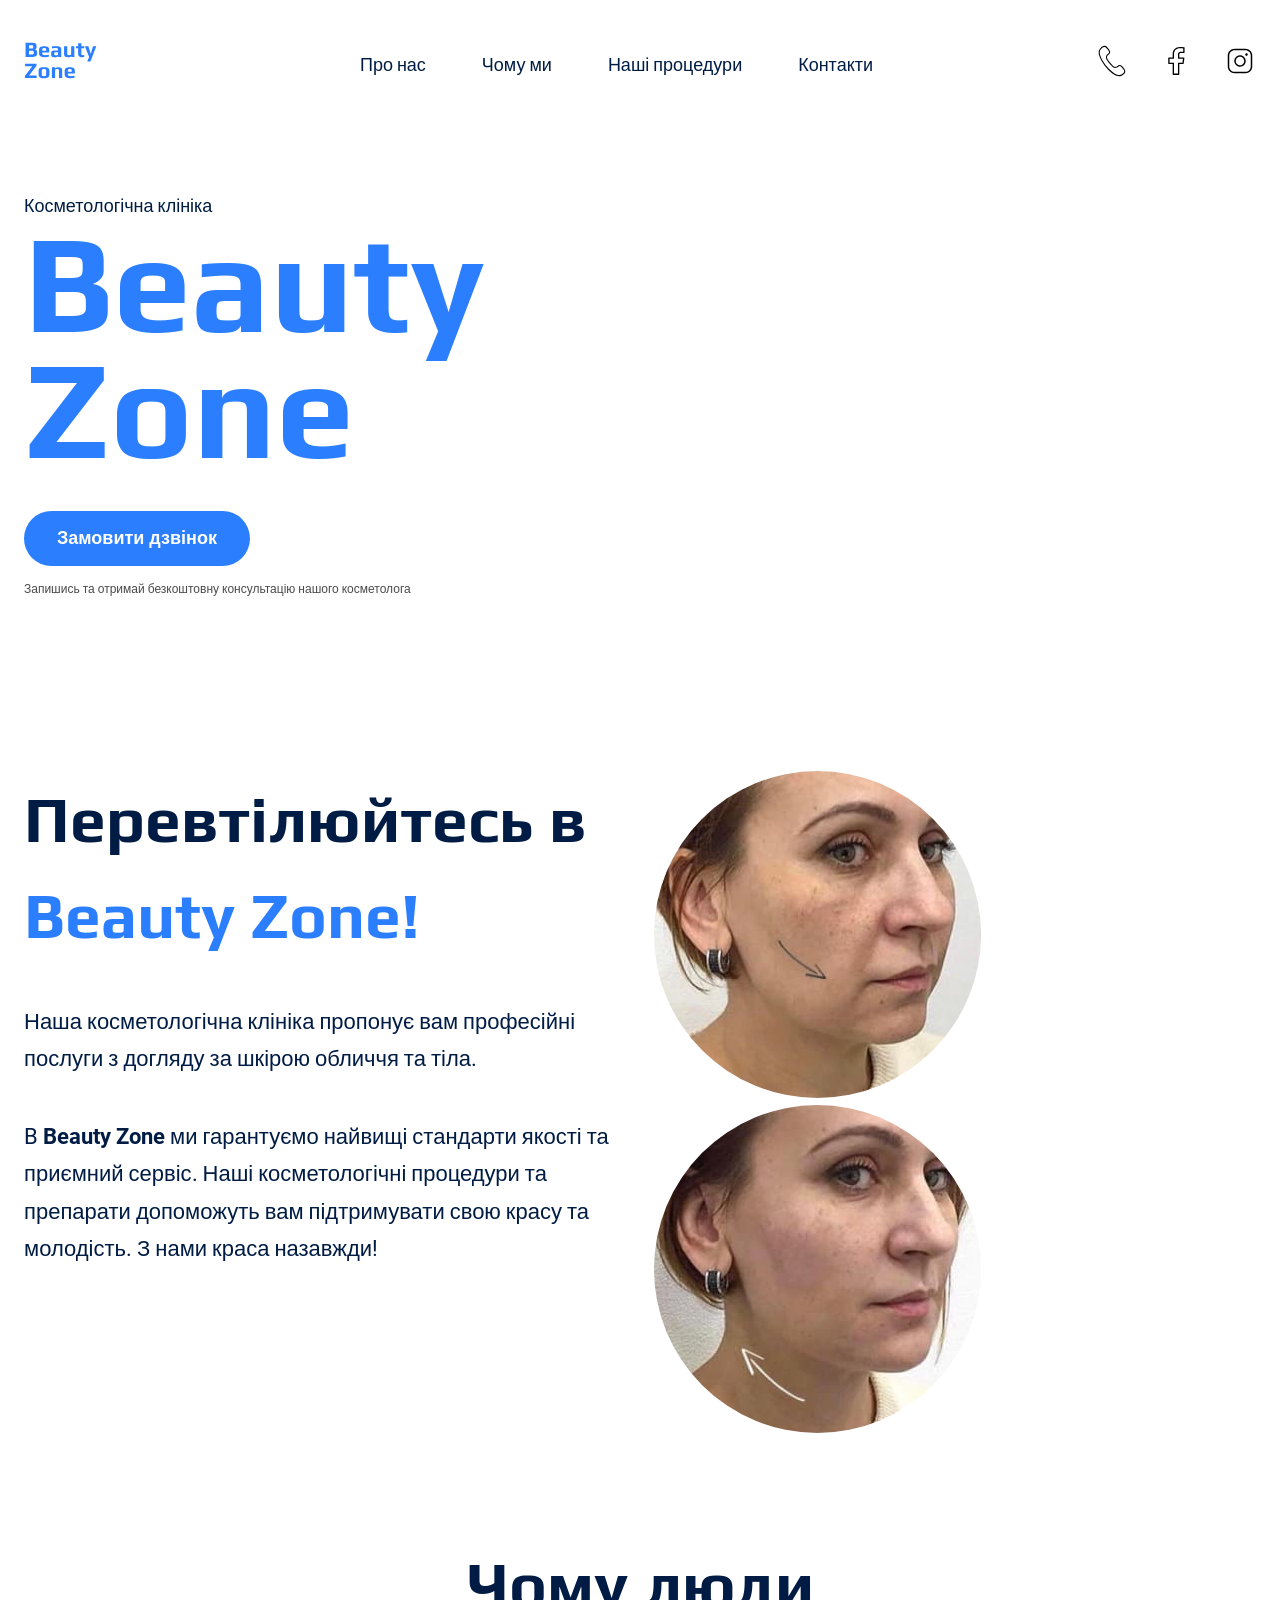
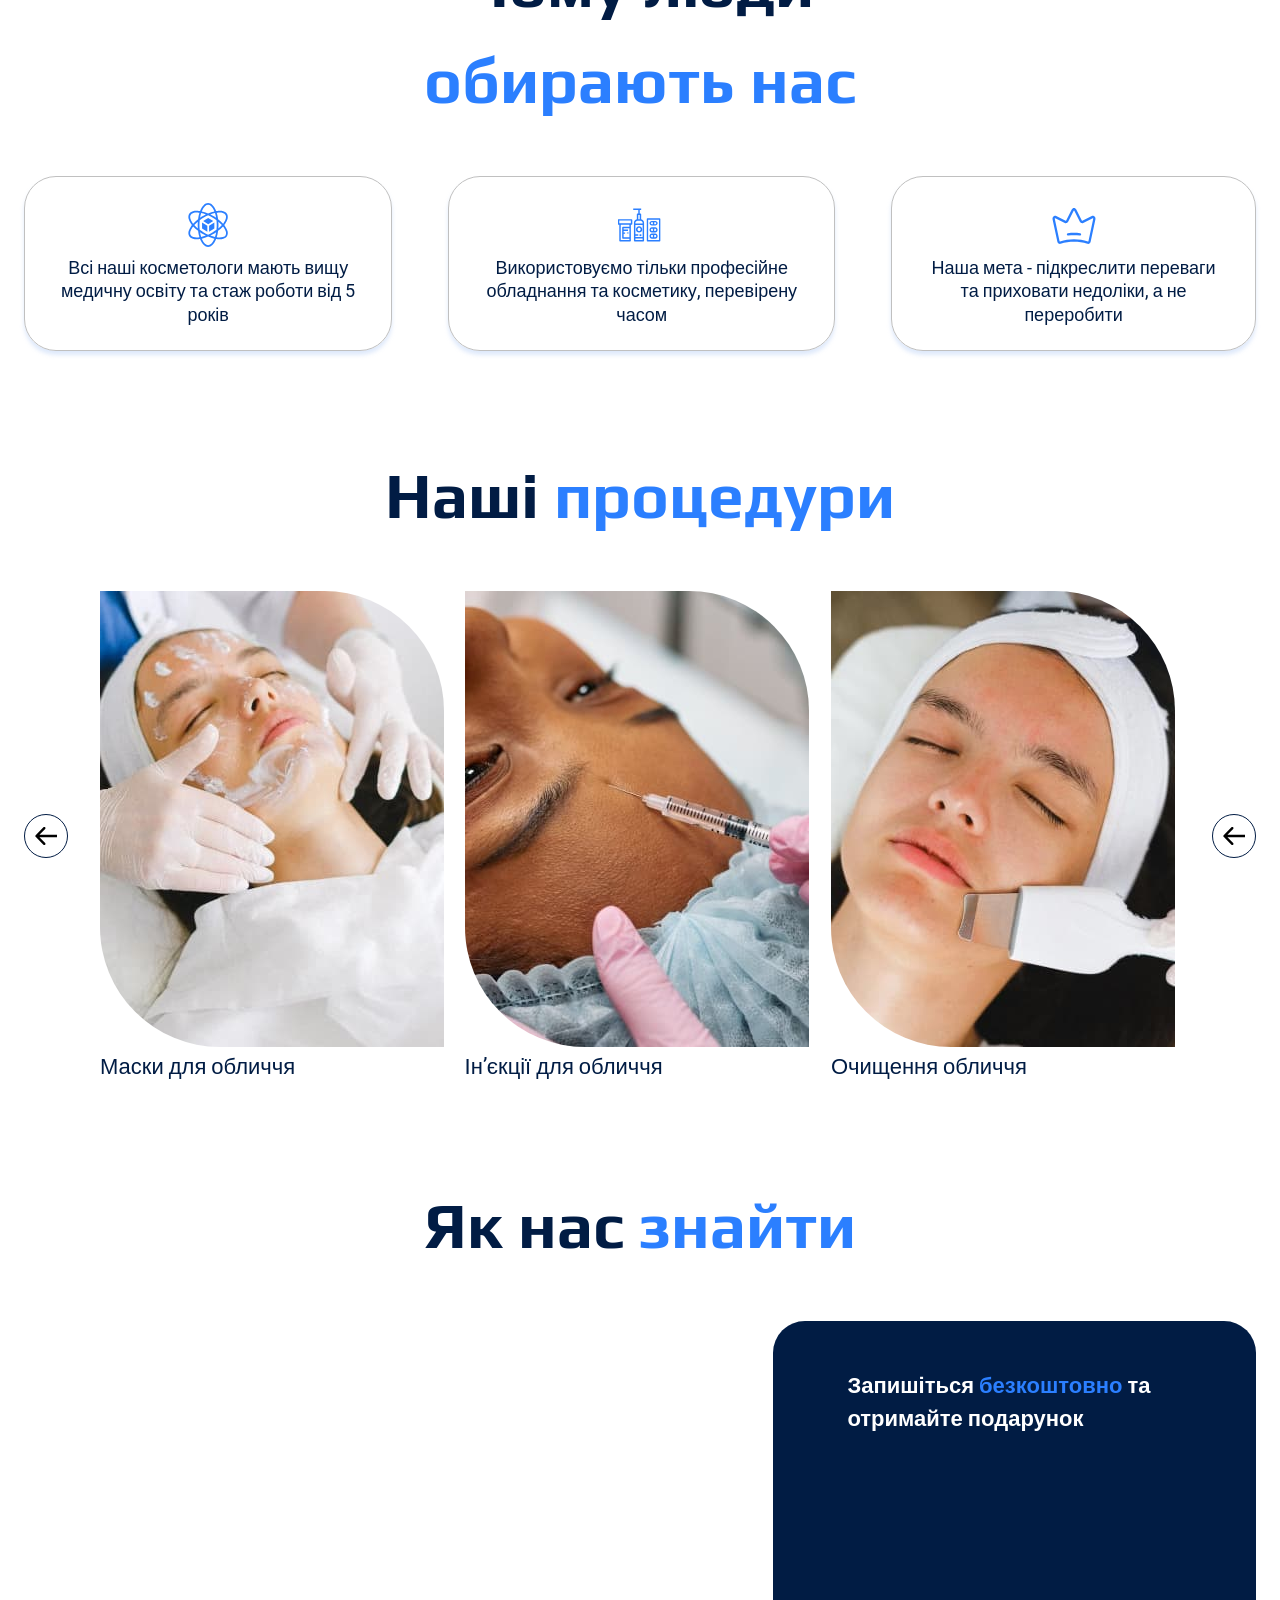
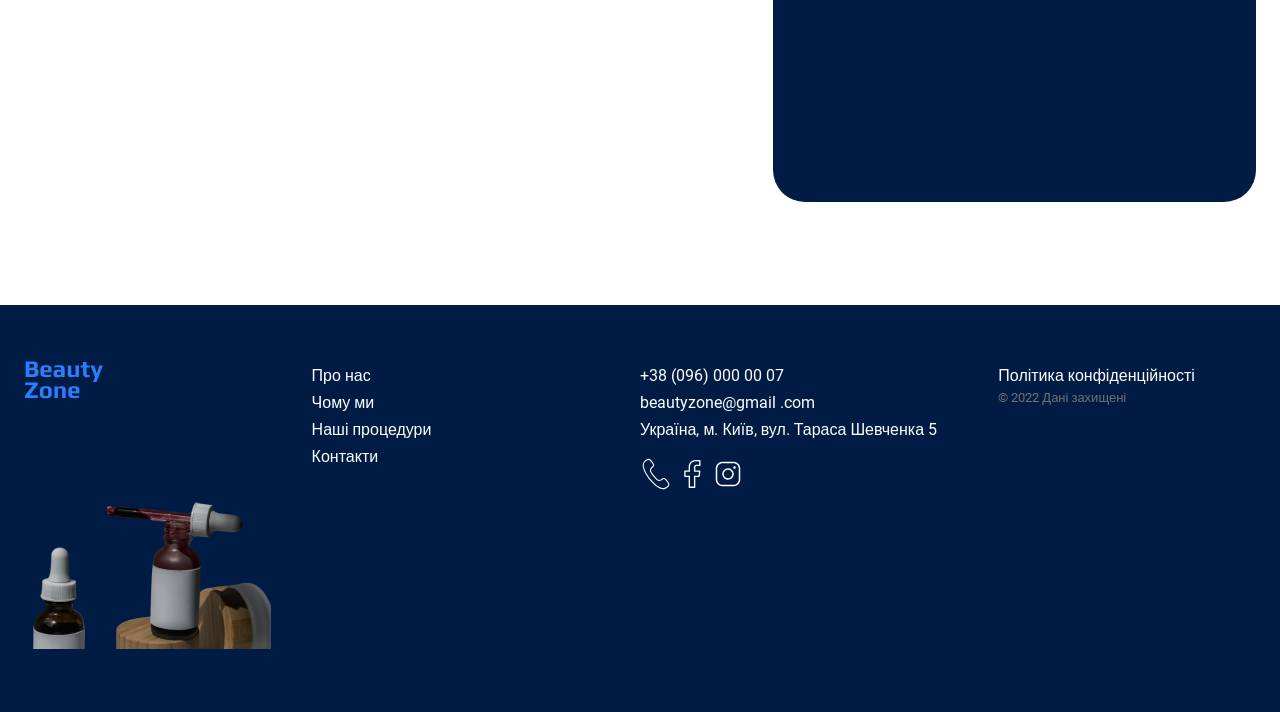
==== commit a3c77988: "Added new classes to project in file index.html" ====
--- a/genius-homework-2/index.html
+++ b/genius-homework-2/index.html
@@ -59,7 +59,7 @@
         <div class="banner-section container">
             <div class="banner-container">
                 <span class="banner-subtitle">Косметологічна клініка</span>
-                <h1 class="banner-title decoration" lang="en">beauty zone</h1>
+                <h1 class="banner-title decoration-text decoration" lang="en">beauty zone</h1>
                 <button class="banner-btn button" type="button">
                     Замовити дзвінок
                 </button>
@@ -72,23 +72,25 @@
     <!-- Services -->
     <section class="section services" id="about-us">
         <div class="container">
-            <h2 class="services-title">Перевтілюйтесь в <span class="decoration" lang="en">beauty zone!</span></h2>
-            <div class="services-description">
-                <p class="service-description-text">
-                    Наша косметологічна клініка пропонує вам професійні послуги
-                    з догляду за шкірою обличчя та тіла.
-                </p>
-                <p class="service-description-text">
-                    B <span lang="en">beauty zone</span> ми гарантуємо найвищі стандарти якості
-                    та приємний сервіс. Наші косметологічні процедури та препарати допоможуть вам підтримувати свою
-                    красу та
-                    молодість.
-                    З нами краса назавжди!
-                </p>
-            </div>
-            <div class="service-images">
-                <img src="./images/after-procedure.jpg" alt="After procedure">
-                <img src="./images/before-procedure.jpg" alt="Before procedure">
+            <div class="service-container">
+                <div class="services-description">
+                    <h2 class="services-title">Перевтілюйтесь в <span class="decoration-text decoration" lang="en">beauty zone!</span>
+                    </h2>
+                    <p class="service-description-text">
+                        Наша косметологічна клініка пропонує вам професійні послуги
+                        з догляду за шкірою обличчя та тіла.
+                    </p>
+                    <p class="service-description-text">
+                        B <span class="service-text-bold" lang="en">beauty zone</span> ми гарантуємо найвищі стандарти
+                        якості
+                        та приємний сервіс. Наші косметологічні процедури та препарати допоможуть вам підтримувати свою
+                        красу та молодість. З нами краса назавжди!
+                    </p>
+                </div>
+                <div class="service-images">
+                    <img class="service-image" src="images/before-procedure.jpg" alt="Before procedure">
+                    <img class="service-image" src="images/after-procedure.jpg" alt="After procedure">
+                </div>
             </div>
         </div>
     </section>
@@ -98,26 +100,32 @@
         <div class="container">
             <h2 class="why-choose-us-title">Чому люди <span class="decoration">обирають нас</span></h2>
             <ul class="why-choose-us-lists">
-                <li>
+                <li class="list-card">
                     <article>
-                        <img src="./images/science.svg" alt="Science Image">
+                        <svg class="card-icon" width="48" height="48">
+                            <use href="./images/icons.svg#icon-science"></use>
+                        </svg>
                         <p class="why-choose-us-text">
                             Всі наші косметологи мають вищу медичну освіту
                             та стаж роботи від 5 років
                         </p>
                     </article>
                 </li>
-                <li>
+                <li class="list-card">
                     <article>
-                        <img src="./images/services.svg" alt="Service Image">
+                        <svg class="card-icon" width="48" height="48">
+                            <use href="./images/icons.svg#icon-medicine"></use>
+                        </svg>
                         <p class="why-choose-us-text">
                             Використовуємо тільки професійне обладнання та косметику, перевірену часом
                         </p>
                     </article>
                 </li>
-                <li>
+                <li class="list-card">
                     <article>
-                        <img src="./images/goal.svg" alt="Goal Image">
+                        <svg class="card-icon" width="48" height="48">
+                            <use href="./images/icons.svg#icon-crown"></use>
+                        </svg>
                         <p class="why-choose-us-text">
                             Наша мета - підкреслити переваги та приховати недоліки, а не переробити
                         </p>
@@ -131,26 +139,38 @@
     <section class="section our-procedures" id="procedures">
         <div class="container">
             <h2 class="our-procedure-title">Наші <span class="decoration">процедури</span></h2>
-            <ul class="procedure-lists">
-                <li>
-                    <article>
-                        <img class="procedure-list-img" src="./images/procedure-01.jpg" alt="Procedure One">
-                        <span class="procedure-list-name">Маски для обличчя</span>
-                    </article>
-                </li>
-                <li>
-                    <article>
-                        <img class="procedure-list-img" src="./images/procedure-02.jpg" alt="Procedure Two">
-                        <span class="procedure-list-name">Інʼєкції для обличчя</span>
-                    </article>
-                </li>
-                <li>
-                    <article>
-                        <img class="procedure-list-img" src="./images/procedure-03.jpg" alt="Procedure Three">
-                        <span class="procedure-list-name">Очищення обличчя</span>
-                    </article>
-                </li>
-            </ul>
+            <div class="procedure-container">
+                <button class="carousel-button">
+                    <svg class="slider-arrow" width="22" height="22">
+                        <use href="./images/icons.svg#icon-arrow"></use>
+                    </svg>
+                </button>
+                <ul class="procedure-lists">
+                    <li class="procedure-card">
+                        <article>
+                            <img class="procedure-list-img" src="./images/procedure-01.jpg" alt="Procedure One">
+                            <span class="procedure-list-name">Маски для обличчя</span>
+                        </article>
+                    </li>
+                    <li class="procedure-card">
+                        <article>
+                            <img class="procedure-list-img" src="./images/procedure-02.jpg" alt="Procedure Two">
+                            <span class="procedure-list-name">Інʼєкції для обличчя</span>
+                        </article>
+                    </li>
+                    <li class="procedure-card">
+                        <article>
+                            <img class="procedure-list-img" src="./images/procedure-03.jpg" alt="Procedure Three">
+                            <span class="procedure-list-name">Очищення обличчя</span>
+                        </article>
+                    </li>
+                </ul>
+                <button class="carousel-button">
+                    <svg class="slider-arrow" width="22" height="22">
+                        <use href="./images/icons.svg#icon-arrow"></use>
+                    </svg>
+                </button>
+            </div>
         </div>
     </section>
 
@@ -162,7 +182,8 @@
                 <div class="find-us-map">
                     <iframe
                         src="https://www.google.com/maps/embed?pb=!1m18!1m12!1m3!1d2540.932573471337!2d30.51560037747631!3d50.44235657159076!2m3!1f0!2f0!3f0!3m2!1i1024!2i768!4f13.1!3m3!1m2!1s0x40d4cef8b5f6338d%3A0x25c7f06ad686451c!2z0LHRg9C70YzQstCw0YAg0KLQsNGA0LDRgdCwINCo0LXQstGH0LXQvdC60LAsIDUsINCa0LjRl9CyLCAwMjAwMA!5e0!3m2!1suk!2sua!4v1700423208174!5m2!1suk!2sua"
-                        width="605" height="481" style="border: 0; border-radius: 32px; width: 100%;" allowfullscreen="" loading="lazy"
+                        width="605" height="481" style="border: 0; border-radius: 32px; width: 100%;" allowfullscreen=""
+                        loading="lazy"
                         referrerpolicy="no-referrer-when-downgrade">
                     </iframe>
                 </div>
@@ -177,59 +198,71 @@
 </main>
 <footer class="footer">
     <div class="container">
-        <nav>
-            <a href="./index.html">
-                <img src="./images/logo-footer.svg" alt="Logo Footer">
-            </a>
-            <ul class="footer-links">
-                <li>
-                    <a class="footer-link footer-link-decorate" href="#about-us">Про нас</a>
-                </li>
-                <li>
-                    <a class="footer-link footer-link-decorate" href="#why-us">Чому ми</a>
-                </li>
-                <li>
-                    <a class="footer-link footer-link-decorate" href="#procedures">Наші процедури</a>
-                </li>
-                <li>
-                    <a class="footer-link footer-link-decorate" href="#contacts">Контакти</a>
-                </li>
-            </ul>
-        </nav>
-        <address>
-            <ul>
-                <li>
-                    <a class="footer-address-link footer-link-decorate" href="tel:380960000007">+38 (096) 000 00 07</a>
-                </li>
-                <li>
-                    <a class="footer-address-link footer-link-decorate" href="mailto:beautyzone@gmail.com">beautyzone@gmail
-                        .com</a>
-                </li>
-                <li>
-                    <a class="footer-address-link footer-link-decorate"
-                       href="https://maps.app.goo.gl/8k8LiRJa2Az8qU1z7">
-                        Україна, м. Київ, вул. Тараса Шевченка 5
+        <div class="footer-container">
+            <nav class="footer-nav">
+                <div class="footer-logo">
+                    <a href="./index.html">
+                        <img src="./images/logo-footer.svg" alt="Logo Footer">
                     </a>
-                </li>
-            </ul>
-            <a href="tel:380960000007">
-                <svg class="footer-social-icon" width="32" height="32">
-                    <use href="./images/icons.svg#icon-phone"></use>
-                </svg>
-            </a>
-            <a href="#">
-                <svg class="footer-social-icon" width="32" height="32">
-                    <use href="./images/icons.svg#icon-facebook"></use>
-                </svg>
-            </a>
-            <a href="#">
-                <svg class="footer-social-icon" width="32" height="32">
-                    <use href="./images/icons.svg#icon-instagram"></use>
-                </svg>
-            </a>
-            <a class="footer-address-link" href="#" target="_blank">Політика конфіденційності</a>
-            <p class="footer-address-copyright">&copy; 2022 Дані захищені</p>
-        </address>
+                </div>
+                <ul class="footer-links">
+                    <li class="footer-link-item">
+                        <a class="footer-link footer-link-decorate" href="#about-us">Про нас</a>
+                    </li>
+                    <li class="footer-link-item">
+                        <a class="footer-link footer-link-decorate" href="#why-us">Чому ми</a>
+                    </li>
+                    <li class="footer-link-item">
+                        <a class="footer-link footer-link-decorate" href="#procedures">Наші процедури</a>
+                    </li>
+                    <li class="footer-link-item">
+                        <a class="footer-link footer-link-decorate" href="#contacts">Контакти</a>
+                    </li>
+                </ul>
+            </nav>
+            <address class="footer-addresses">
+                <div class="footer-addresses-group">
+                    <ul class="footer-address-nav">
+                        <li>
+                            <a class="footer-address-link footer-link-decorate" href="tel:380960000007">+38 (096)
+                                000 00
+                                07</a>
+                        </li>
+                        <li>
+                            <a class="footer-address-link footer-link-decorate" href="mailto:beautyzone@gmail.com">beautyzone@gmail
+                                .com</a>
+                        </li>
+                        <li>
+                            <a class="footer-address-link footer-link-decorate"
+                               href="https://maps.app.goo.gl/8k8LiRJa2Az8qU1z7">
+                                Україна, м. Київ, вул. Тараса Шевченка 5
+                            </a>
+                        </li>
+                    </ul>
+                    <div class="footer-social-links">
+                        <a class="footer-social-link-item" href="tel:380960000007">
+                            <svg class="footer-social-icon" width="32" height="32">
+                                <use href="./images/icons.svg#icon-phone"></use>
+                            </svg>
+                        </a>
+                        <a class="footer-social-link-item" href="https://facebook.com" target="_blank">
+                            <svg class="footer-social-icon" width="32" height="32">
+                                <use href="./images/icons.svg#icon-facebook"></use>
+                            </svg>
+                        </a>
+                        <a class="footer-social-link-item" href="https://instagram.com" target="_blank">
+                            <svg class="footer-social-icon" width="32" height="32">
+                                <use href="./images/icons.svg#icon-instagram"></use>
+                            </svg>
+                        </a>
+                    </div>
+                </div>
+                <div class="address-info">
+                    <a class="footer-address-link" href="#" target="_blank">Політика конфіденційності</a>
+                    <p class="footer-address-copyright">&copy; 2022 Дані захищені</p>
+                </div>
+            </address>
+        </div>
         <img src="./images/footer-img.png" alt="Footer Images">
     </div>
 </footer>
--- a/genius-homework-2/css/styles.css
+++ b/genius-homework-2/css/styles.css
@@ -42,6 +42,11 @@
 }
 
 /* General */
+* {
+    margin: 0;
+    padding: 0;
+}
+
 *,
 *::before,
 *::after {
@@ -76,6 +81,10 @@
     color: var(--color-primary-brands);
 }
 
+.decoration-text {
+    text-transform: capitalize;
+}
+
 .section {
     padding: 48px 0;
 }
@@ -114,6 +123,12 @@
     align-items: center;
     flex-grow: 1;
     gap: 56px;
+}
+
+.social-links {
+    display: flex;
+    gap: 32px;
+    align-items: center;
 }
 
 .social-link-icon:hover {
@@ -165,7 +180,7 @@
 }
 
 .banner-free-call-description {
-    max-width: 238px;
+    flex-basis: 238px;
     width: 100%;
     font-size: 12px;
     font-weight: 400;
@@ -173,9 +188,24 @@
 }
 
 /* Service section */
+.services {
+    padding-top: 125px;
+}
+
 .services-title {
     font-size: 64px;
     font-weight: 700;
+    margin-bottom: 40px;
+}
+
+.service-container {
+    display: flex;
+    gap: 28px;
+}
+
+.services-description,
+.service-images {
+    flex-basis: 50%;
 }
 
 .service-description-text {
@@ -183,10 +213,44 @@
     line-height: 1.7;
 }
 
+.service-description-text:not(:last-child) {
+    margin-bottom: 40px;
+}
+
+.service-text-bold {
+    text-transform: capitalize;
+    font-weight: 700;
+}
+
+.service-image {
+    border-radius: 50%;
+}
+
 /* Why Choose Us section */
 .why-choose-us-title {
+    max-width: 432px;
+    margin: 0 auto 48px;
     font-size: 64px;
     font-weight: 700;
+    text-align: center;
+}
+
+.why-choose-us-lists {
+    display: flex;
+    gap: 56px;
+    align-items: center;
+}
+
+.list-card {
+    border: 1px solid silver;
+    border-radius: 32px;
+    padding: 24px 32px;
+    text-align: center;
+    box-shadow: 0 4px 4px 0 rgba(168, 198, 245, 0.38);;
+}
+
+.card-icon {
+    fill: var(--color-primary-brands);
 }
 
 .why-choose-us-text {
@@ -197,18 +261,68 @@
 .our-procedure-title {
     font-size: 64px;
     font-weight: 700;
+    margin-bottom: 48px;
+    text-align: center;
+}
+
+.procedure-container {
+    display: flex;
+    align-items: center;
+    justify-content: center;
+    gap: 32px;
+
+}
+
+.procedure-lists {
+    display: flex;
+    gap: 16px;
+    align-items: center;
+}
+
+.procedure-list-img {
+    border-radius: 0 120px 0 120px;
 }
 
 .procedure-list-name {
     font-size: 22px;
     line-height: 1.1;
+    display: inline-block;
+    text-align: center;
+}
+
+/* Carousel settings*/
+
+.carousel-button {
+    display: flex;
+    align-items: center;
+    justify-content: center;
+    width: 44px;
+    height: 44px;
+    margin: 0;
+    padding: 0;
+    flex-shrink: 0;
+    border: 1px solid var(--color-primary-dark);
+    border-radius: 50%;
+    background-color: transparent;
+    cursor: pointer;
+}
+
+.carousel-button:hover {
+    border: 1px solid var(--color-primary-light);
+    background-color: var(--color-primary-brands);
+    fill: var(--color-primary-light);
 }
 
 /* Find Us section */
+.find-us {
+    padding-bottom: 96px;
+}
+
 .find-us-title {
     text-align: center;
     font-size: 64px;
     font-weight: 700;
+    margin-bottom: 48px;
 }
 
 .find-us-container {
@@ -217,12 +331,12 @@
 }
 
 .find-us-map {
-    width: 60%;
+    flex-basis: 60%;
 }
 
 .find-us-forms {
     max-height: 481px;
-    width: 40%;
+    flex-basis: 40%;
     border: none;
     border-radius: 32px;
     padding: 48px 74px;
@@ -240,6 +354,25 @@
 
 .footer {
     background-color: var(--color-primary-dark);
+    padding: 56px 0;
+}
+
+.footer-container {
+    display: flex;
+}
+
+.footer-nav,
+.footer-addresses {
+    display: flex;
+    flex-basis: 50%;
+}
+
+.footer-nav,
+.footer-logo,
+.footer-links,
+.footer-addresses-group,
+.address-info {
+    flex-grow: 1;
 }
 
 .footer-link {
@@ -247,18 +380,27 @@
     font-size: 16px;
 }
 
+.footer-address-nav {
+    margin-bottom: 16px;
+}
+
+.footer-social-icon:hover {
+    fill: var(--color-primary-brands);
+}
+
 .footer-address-link {
     font-size: 16px;
+    font-style: normal;
     color: var(--color-primary-light);
 }
 
 .footer-link-decorate:hover {
     color: var(--color-primary-brands);
-    font-weight: 700;
 }
 
 .footer-address-copyright {
     font-size: 13px;
+    font-style: normal;
     color: var(--color-secondary-subtext);
 }
 
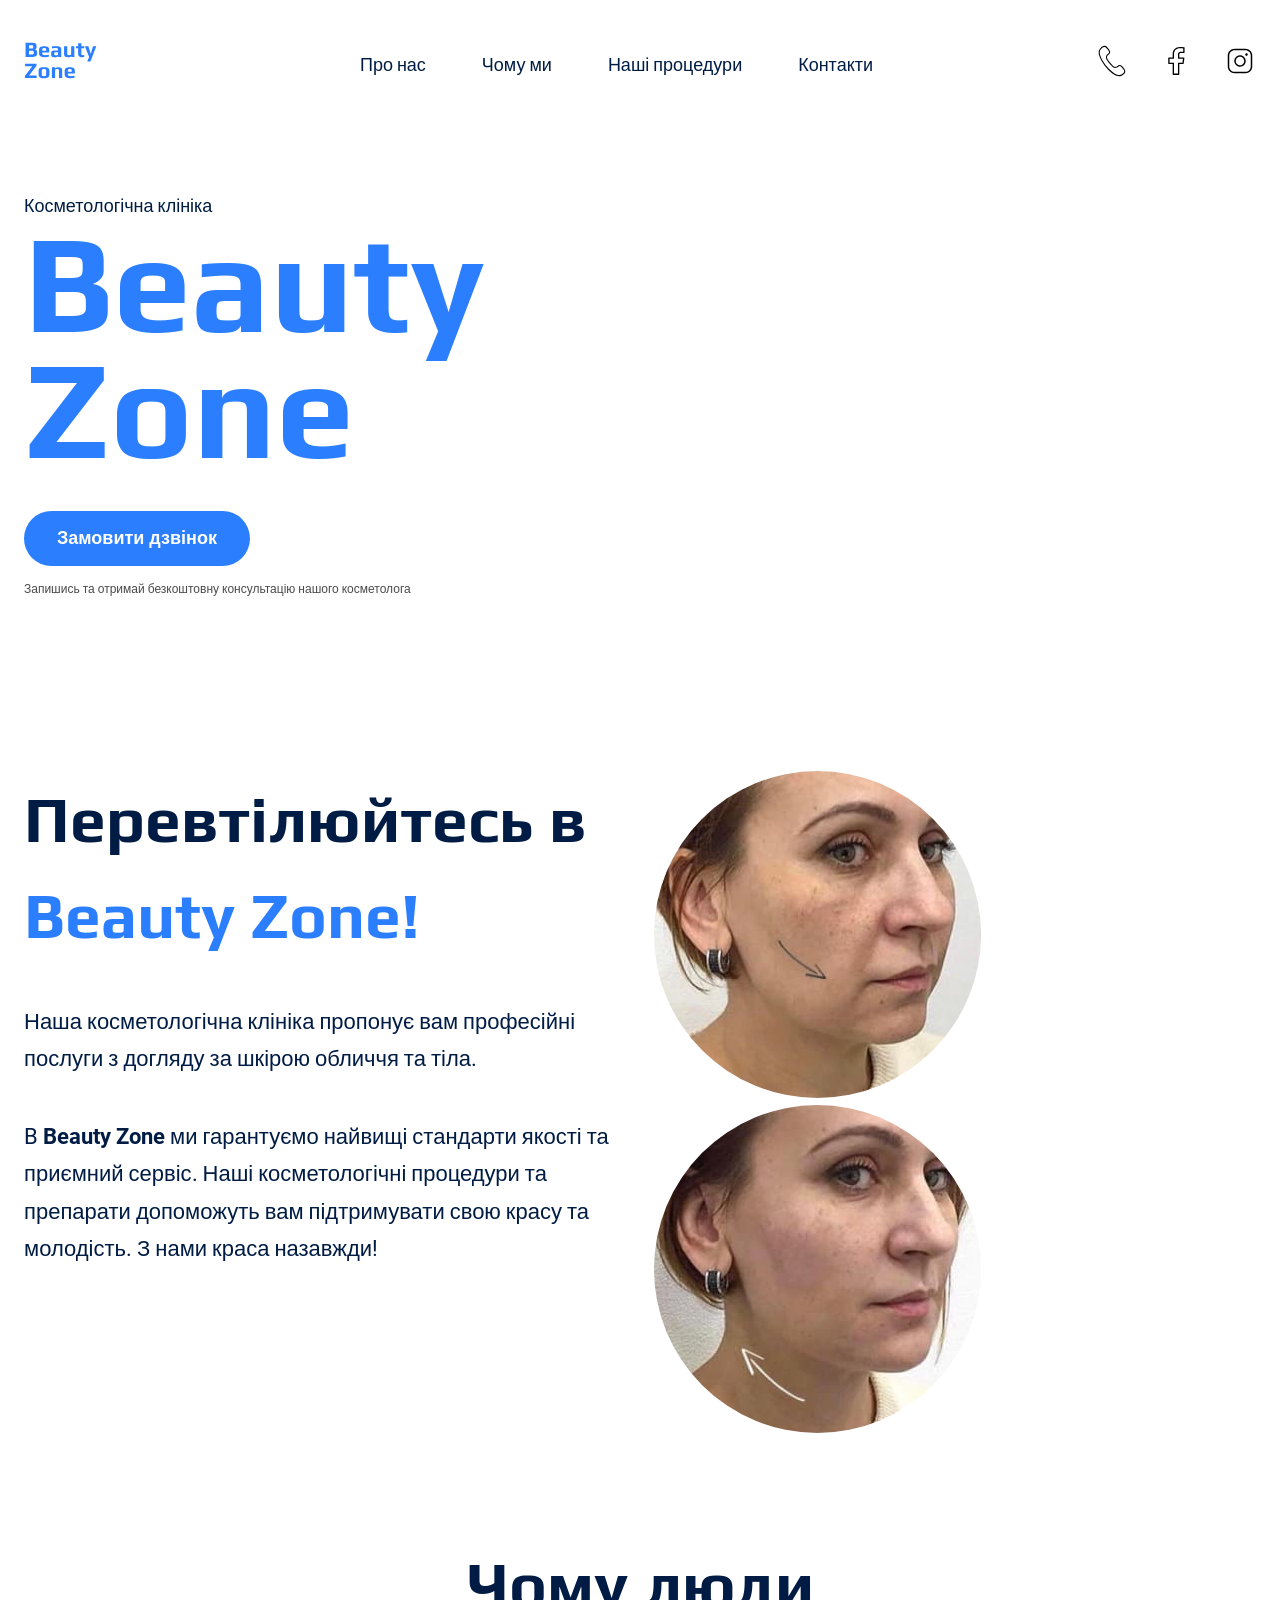
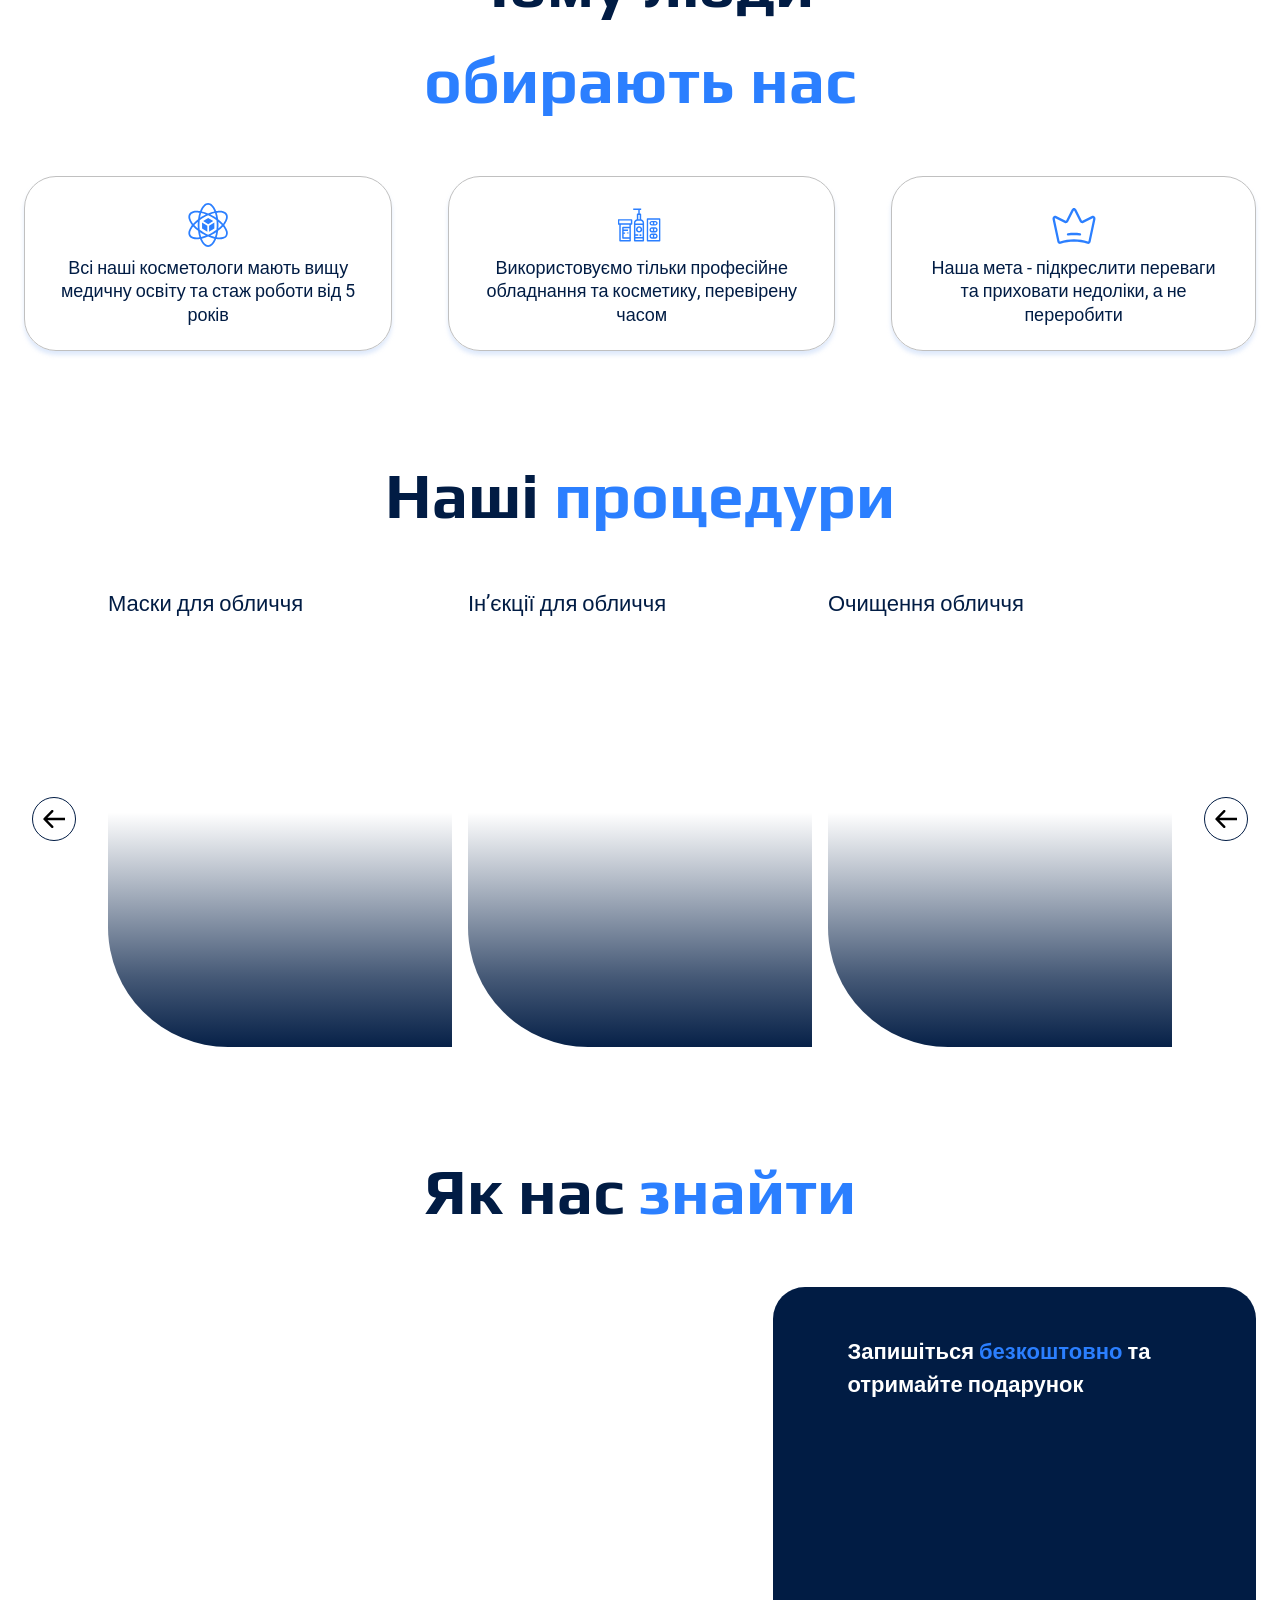
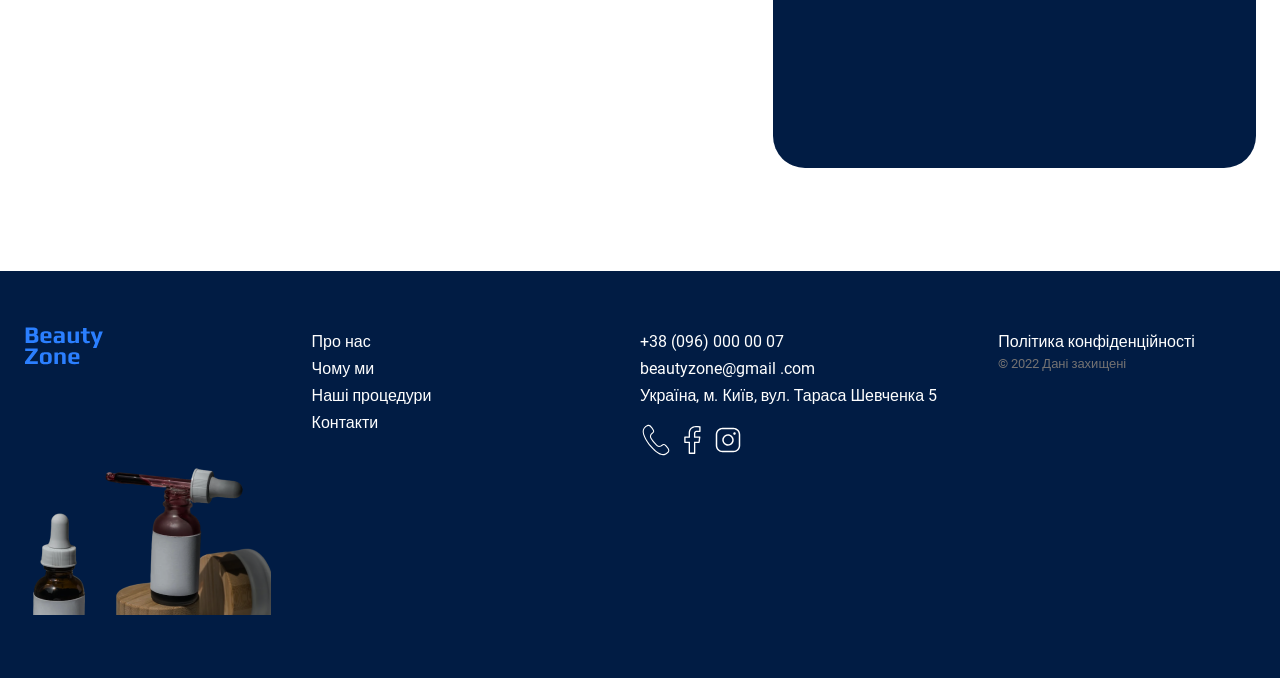
==== commit 63ac42c6: "Updated project. Fixed bugs" ====
--- a/genius-homework-2/index.html
+++ b/genius-homework-2/index.html
@@ -146,22 +146,19 @@
                     </svg>
                 </button>
                 <ul class="procedure-lists">
-                    <li class="procedure-card">
-                        <article>
-                            <img class="procedure-list-img" src="./images/procedure-01.jpg" alt="Procedure One">
-                            <span class="procedure-list-name">Маски для обличчя</span>
+                    <li class="procedure-item">
+                        <article class="procedure-card">
+                            <p class="procedure-list-name">Маски для обличчя</p>
                         </article>
                     </li>
-                    <li class="procedure-card">
-                        <article>
-                            <img class="procedure-list-img" src="./images/procedure-02.jpg" alt="Procedure Two">
-                            <span class="procedure-list-name">Інʼєкції для обличчя</span>
+                    <li class="procedure-item">
+                        <article class="procedure-card">
+                            <p class="procedure-list-name">Інʼєкції для обличчя</p>
                         </article>
                     </li>
-                    <li class="procedure-card">
-                        <article>
-                            <img class="procedure-list-img" src="./images/procedure-03.jpg" alt="Procedure Three">
-                            <span class="procedure-list-name">Очищення обличчя</span>
+                    <li class="procedure-item">
+                        <article class="procedure-card">
+                            <p class="procedure-list-name">Очищення обличчя</p>
                         </article>
                     </li>
                 </ul>
--- a/genius-homework-2/css/styles.css
+++ b/genius-homework-2/css/styles.css
@@ -101,6 +101,7 @@
 /* Header section */
 .header {
     padding: 42px 0;
+    background: rgba(255, 255, 255, 0.25);
 }
 
 .header-container {
@@ -279,8 +280,11 @@
     align-items: center;
 }
 
-.procedure-list-img {
+.procedure-card {
+    width: 344px;
+    min-height: 456px;
     border-radius: 0 120px 0 120px;
+    background: linear-gradient(180deg, rgba(1, 28, 68, 0.00) 48.53%, rgba(1, 28, 68, 0.73) 84.61%, #011C44 101.39%);
 }
 
 .procedure-list-name {
